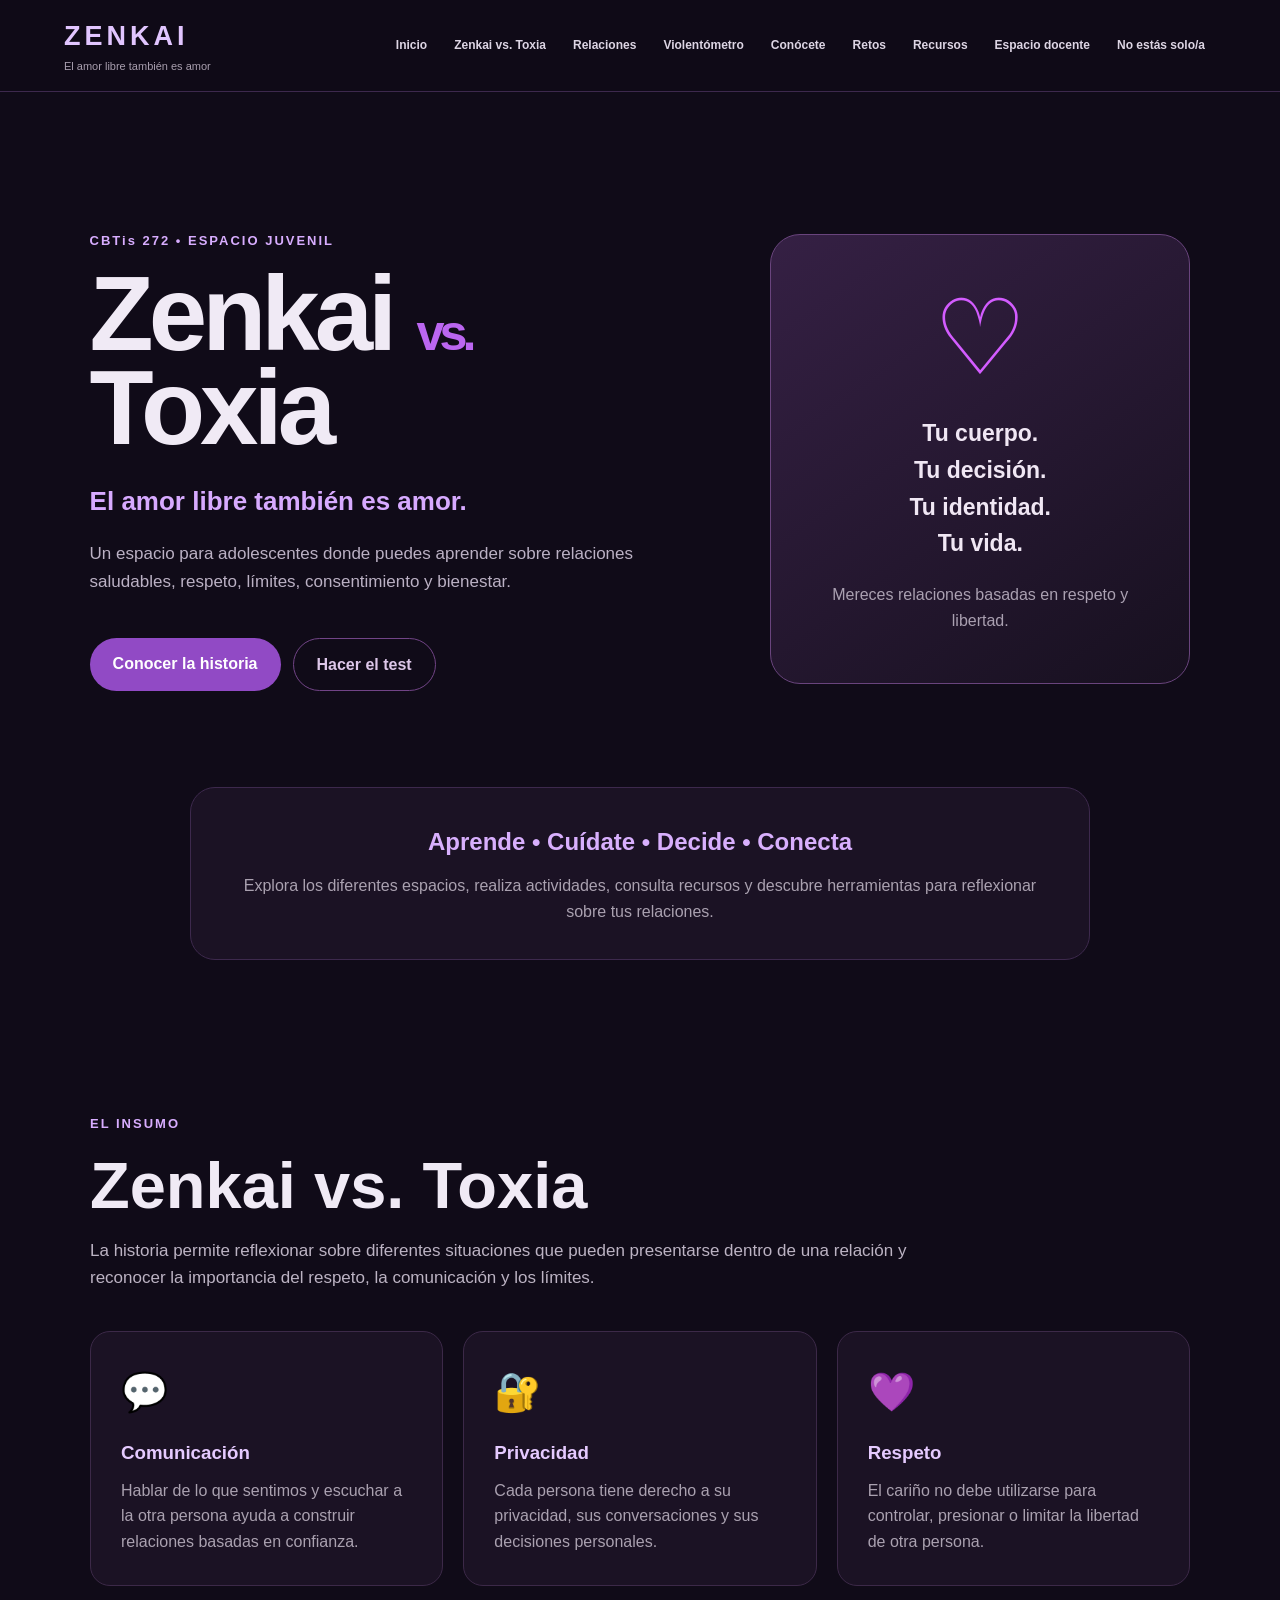
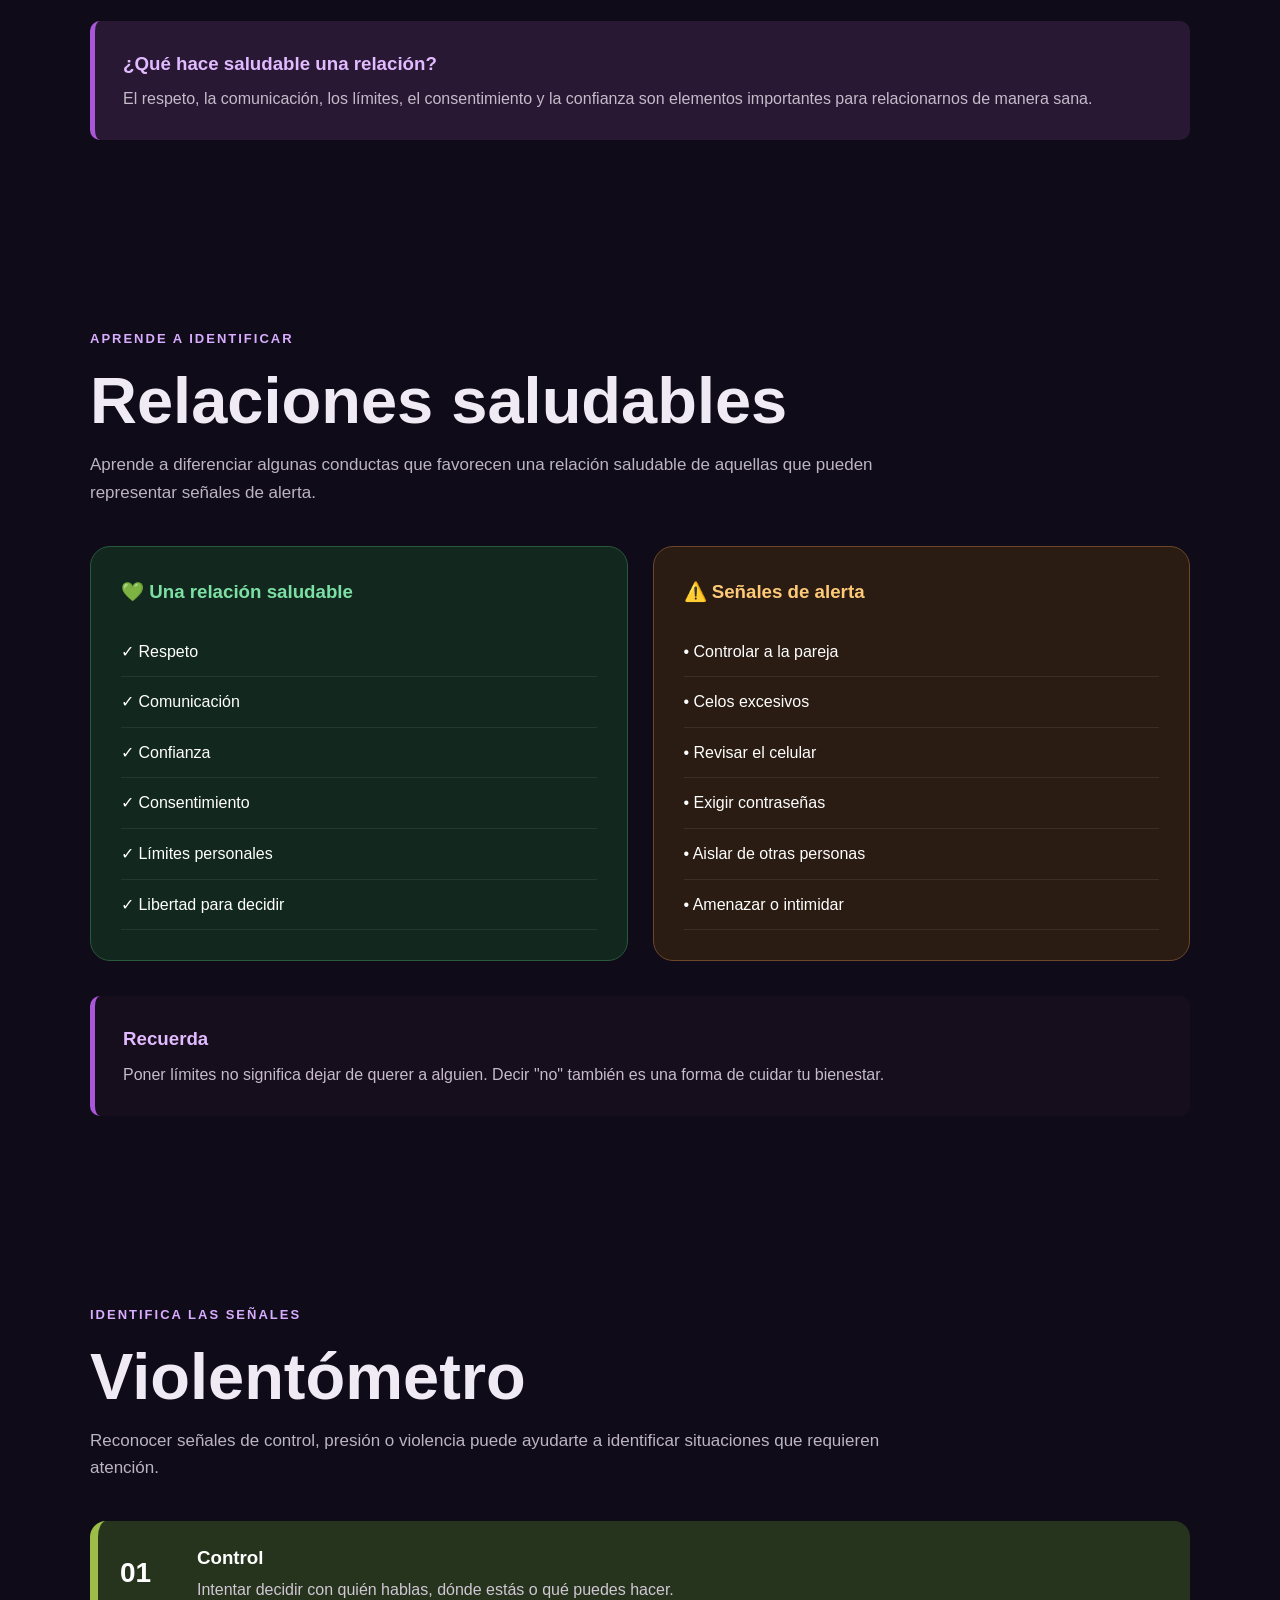
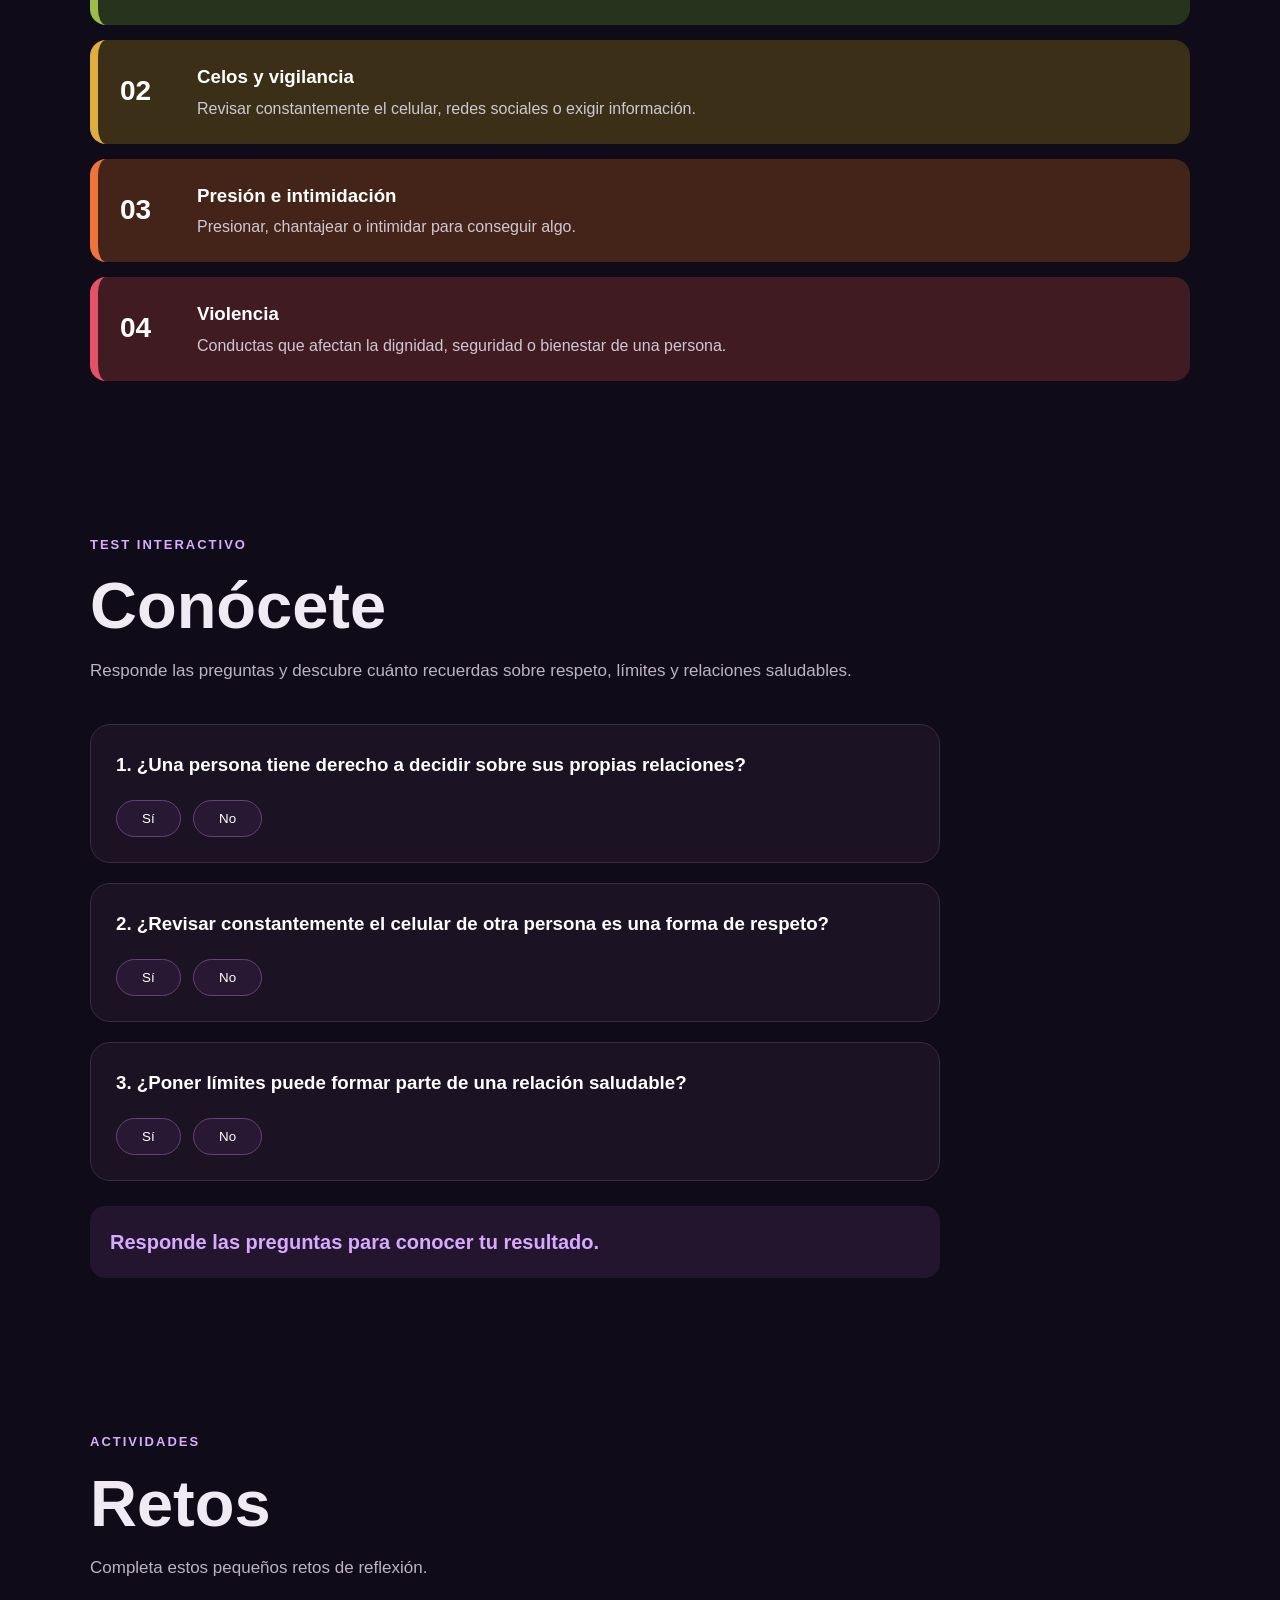
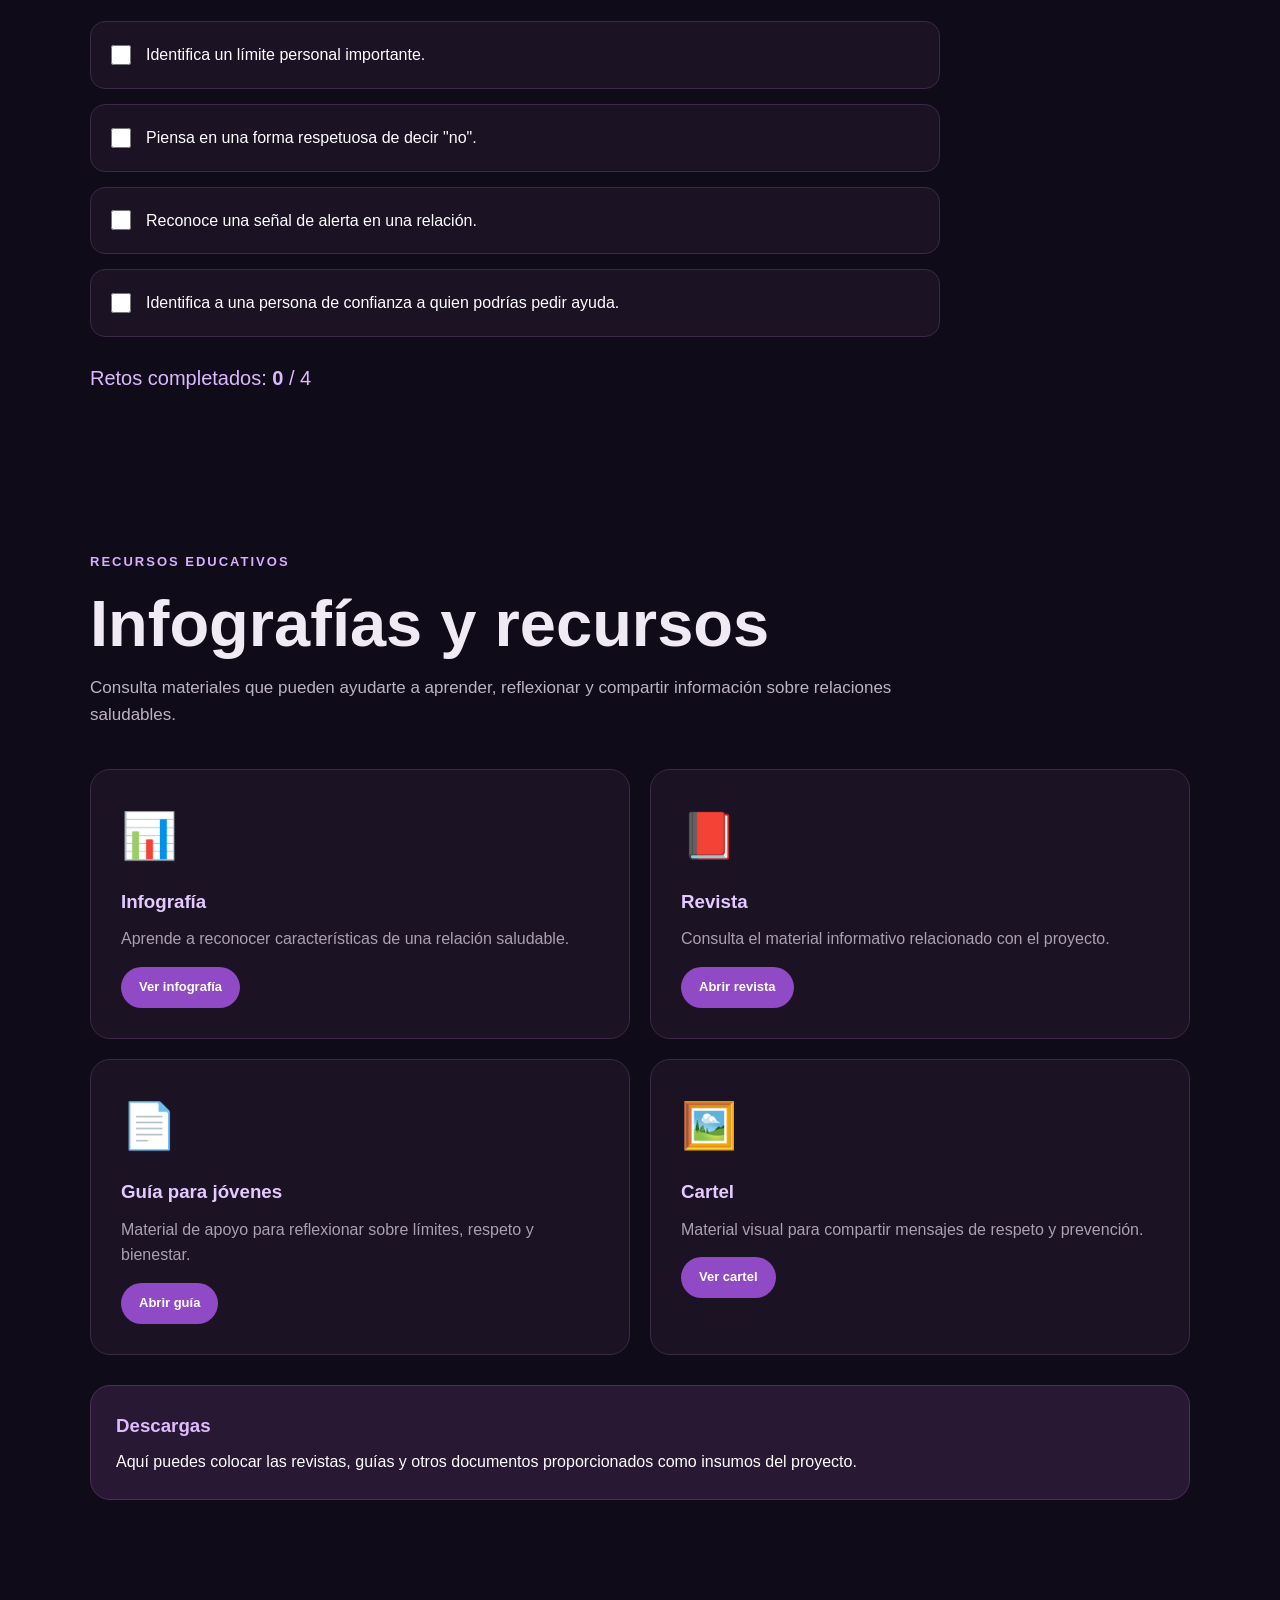
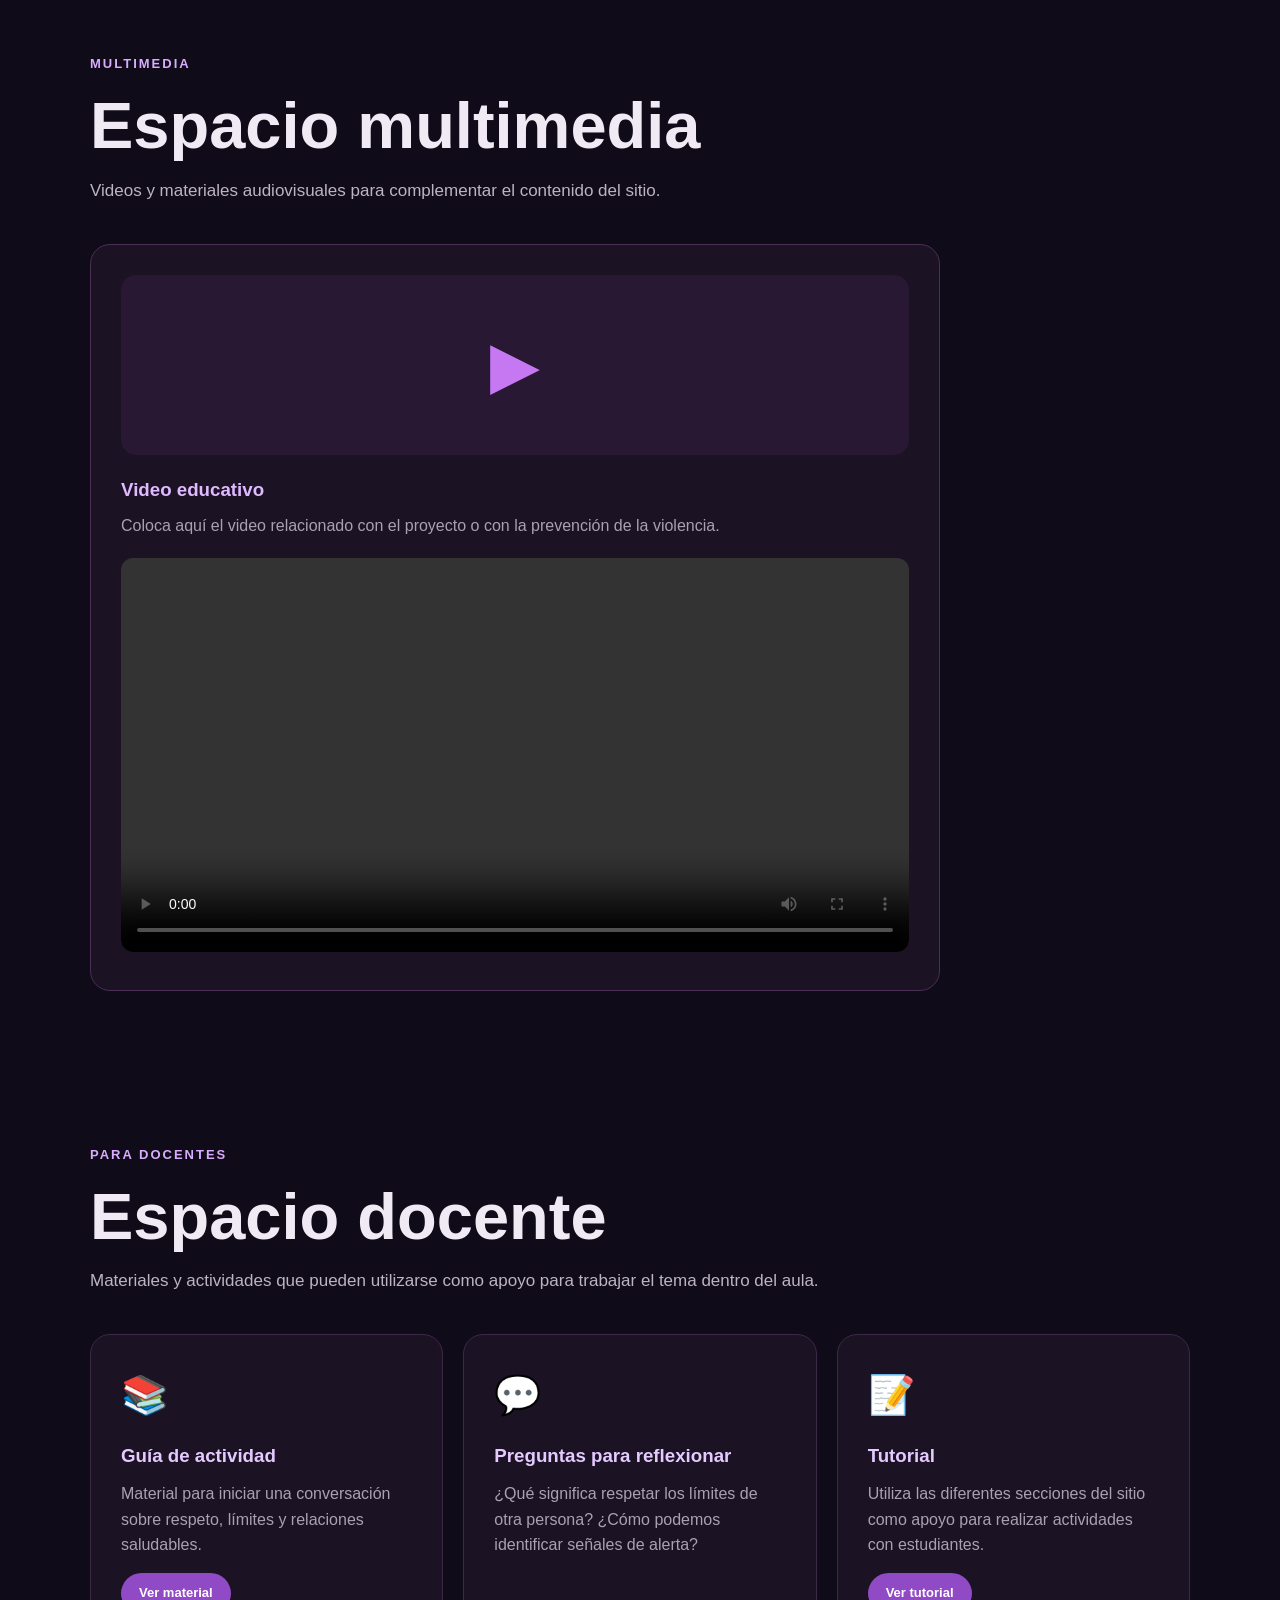
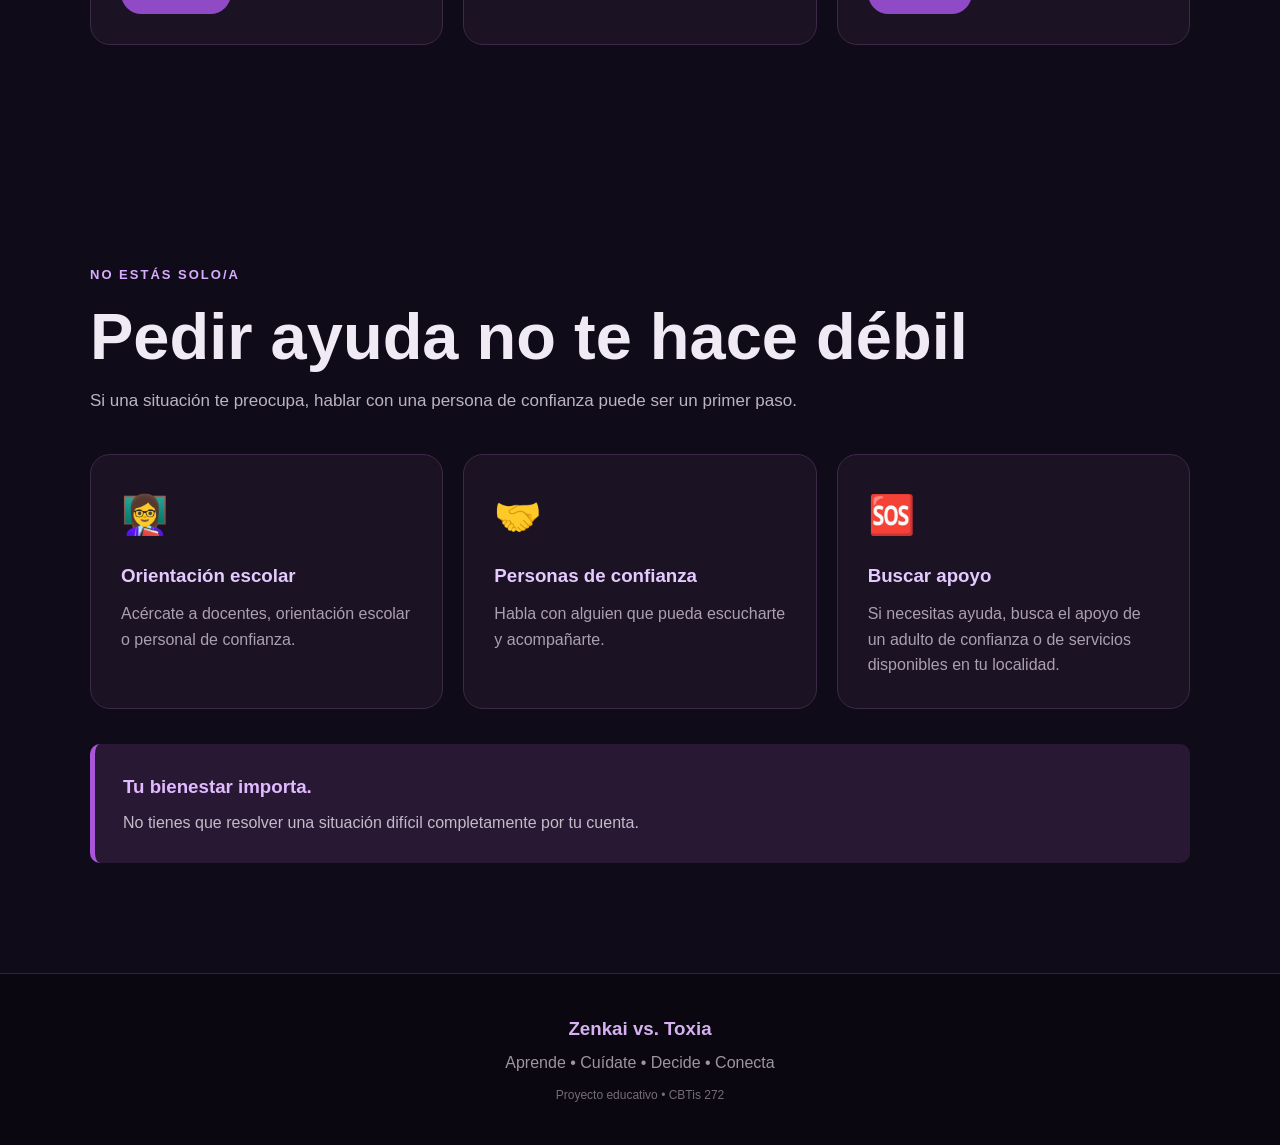
==== index.html @ e5409691 "Add files via upload" ====
<!DOCTYPE html>
<html lang="es">
<head>
    <meta charset="UTF-8">
    <meta name="viewport" content="width=device-width, initial-scale=1.0">

    <title>Zenkai vs. Toxia | Aprende, Cuídate, Decide, Conecta</title>

    <link rel="stylesheet" href="style.css">
</head>

<body>

<header class="header">

    <div class="logo">
        <strong>ZENKAI</strong>
        <span>El amor libre también es amor</span>
    </div>

    <nav class="menu">

        <a href="#inicio">Inicio</a>
        <a href="#historia">Zenkai vs. Toxia</a>
        <a href="#relaciones">Relaciones</a>
        <a href="#violentometro">Violentómetro</a>
        <a href="#conocete">Conócete</a>
        <a href="#retos">Retos</a>
        <a href="#recursos">Recursos</a>
        <a href="#docentes">Espacio docente</a>
        <a href="#ayuda">No estás solo/a</a>

    </nav>

</header>


<main>

<!-- =========================
     INICIO
========================== -->

<section id="inicio" class="seccion inicio">

    <div class="hero">

        <div class="hero-text">

            <p class="etiqueta">CBTis 272 • ESPACIO JUVENIL</p>

            <h1>
                Zenkai
                <span>vs.</span>
                Toxia
            </h1>

            <h2>
                El amor libre también es amor.
            </h2>

            <p class="descripcion">
                Un espacio para adolescentes donde puedes aprender
                sobre relaciones saludables, respeto, límites,
                consentimiento y bienestar.
            </p>

            <div class="botones-inicio">

                <a href="#historia" class="boton">
                    Conocer la historia
                </a>

                <a href="#conocete" class="boton secundario">
                    Hacer el test
                </a>

            </div>

        </div>


        <div class="hero-card">

            <div class="corazon">♡</div>

            <h3>Tu cuerpo.</h3>
            <h3>Tu decisión.</h3>
            <h3>Tu identidad.</h3>
            <h3>Tu vida.</h3>

            <p>
                Mereces relaciones basadas en respeto y libertad.
            </p>

        </div>

    </div>


    <div class="bienvenida">

        <h2>
            Aprende • Cuídate • Decide • Conecta
        </h2>

        <p>
            Explora los diferentes espacios, realiza actividades,
            consulta recursos y descubre herramientas para reflexionar
            sobre tus relaciones.
        </p>

    </div>

</section>


<!-- =========================
     HISTORIA
========================== -->

<section id="historia" class="seccion">

    <div class="contenido">

        <p class="etiqueta">EL INSUMO</p>

        <h2>Zenkai vs. Toxia</h2>

        <p class="introduccion">
            La historia permite reflexionar sobre diferentes situaciones
            que pueden presentarse dentro de una relación y reconocer
            la importancia del respeto, la comunicación y los límites.
        </p>


        <div class="tarjetas">

            <article class="tarjeta">
                <div class="icono">💬</div>

                <h3>Comunicación</h3>

                <p>
                    Hablar de lo que sentimos y escuchar a la otra persona
                    ayuda a construir relaciones basadas en confianza.
                </p>
            </article>


            <article class="tarjeta">
                <div class="icono">🔐</div>

                <h3>Privacidad</h3>

                <p>
                    Cada persona tiene derecho a su privacidad,
                    sus conversaciones y sus decisiones personales.
                </p>
            </article>


            <article class="tarjeta">
                <div class="icono">💜</div>

                <h3>Respeto</h3>

                <p>
                    El cariño no debe utilizarse para controlar,
                    presionar o limitar la libertad de otra persona.
                </p>
            </article>

        </div>


        <div class="mensaje">

            <h3>¿Qué hace saludable una relación?</h3>

            <p>
                El respeto, la comunicación, los límites,
                el consentimiento y la confianza son elementos
                importantes para relacionarnos de manera sana.
            </p>

        </div>

    </div>

</section>


<!-- =========================
     RELACIONES
========================== -->

<section id="relaciones" class="seccion">

    <div class="contenido">

        <p class="etiqueta">APRENDE A IDENTIFICAR</p>

        <h2>Relaciones saludables</h2>

        <p class="introduccion">
            Aprende a diferenciar algunas conductas que favorecen
            una relación saludable de aquellas que pueden representar
            señales de alerta.
        </p>


        <div class="comparacion">

            <div class="columna saludable">

                <h3>💚 Una relación saludable</h3>

                <ul>
                    <li>✓ Respeto</li>
                    <li>✓ Comunicación</li>
                    <li>✓ Confianza</li>
                    <li>✓ Consentimiento</li>
                    <li>✓ Límites personales</li>
                    <li>✓ Libertad para decidir</li>
                </ul>

            </div>


            <div class="columna alerta">

                <h3>⚠️ Señales de alerta</h3>

                <ul>
                    <li>• Controlar a la pareja</li>
                    <li>• Celos excesivos</li>
                    <li>• Revisar el celular</li>
                    <li>• Exigir contraseñas</li>
                    <li>• Aislar de otras personas</li>
                    <li>• Amenazar o intimidar</li>
                </ul>

            </div>

        </div>


        <div class="mensaje oscuro">

            <h3>Recuerda</h3>

            <p>
                Poner límites no significa dejar de querer a alguien.
                Decir "no" también es una forma de cuidar tu bienestar.
            </p>

        </div>

    </div>

</section>


<!-- =========================
     VIOLENTÓMETRO
========================== -->

<section id="violentometro" class="seccion">

    <div class="contenido">

        <p class="etiqueta">IDENTIFICA LAS SEÑALES</p>

        <h2>Violentómetro</h2>

        <p class="introduccion">
            Reconocer señales de control, presión o violencia puede
            ayudarte a identificar situaciones que requieren atención.
        </p>


        <div class="niveles">

            <div class="nivel verde">

                <span>01</span>

                <div>
                    <h3>Control</h3>

                    <p>
                        Intentar decidir con quién hablas,
                        dónde estás o qué puedes hacer.
                    </p>
                </div>

            </div>


            <div class="nivel amarillo">

                <span>02</span>

                <div>
                    <h3>Celos y vigilancia</h3>

                    <p>
                        Revisar constantemente el celular,
                        redes sociales o exigir información.
                    </p>
                </div>

            </div>


            <div class="nivel naranja">

                <span>03</span>

                <div>
                    <h3>Presión e intimidación</h3>

                    <p>
                        Presionar, chantajear o intimidar
                        para conseguir algo.
                    </p>
                </div>

            </div>


            <div class="nivel rojo">

                <span>04</span>

                <div>
                    <h3>Violencia</h3>

                    <p>
                        Conductas que afectan la dignidad,
                        seguridad o bienestar de una persona.
                    </p>
                </div>

            </div>

        </div>

    </div>

</section>


<!-- =========================
     CONÓCETE
========================== -->

<section id="conocete" class="seccion">

    <div class="contenido">

        <p class="etiqueta">TEST INTERACTIVO</p>

        <h2>Conócete</h2>

        <p class="introduccion">
            Responde las preguntas y descubre cuánto recuerdas
            sobre respeto, límites y relaciones saludables.
        </p>


        <div class="test">

            <div class="pregunta">

                <h3>
                    1. ¿Una persona tiene derecho a decidir
                    sobre sus propias relaciones?
                </h3>

                <button class="respuesta correcta">
                    Sí
                </button>

                <button class="respuesta">
                    No
                </button>

            </div>


            <div class="pregunta">

                <h3>
                    2. ¿Revisar constantemente el celular de
                    otra persona es una forma de respeto?
                </h3>

                <button class="respuesta">
                    Sí
                </button>

                <button class="respuesta correcta">
                    No
                </button>

            </div>


            <div class="pregunta">

                <h3>
                    3. ¿Poner límites puede formar parte
                    de una relación saludable?
                </h3>

                <button class="respuesta correcta">
                    Sí
                </button>

                <button class="respuesta">
                    No
                </button>

            </div>


            <div id="resultado" class="resultado">
                Responde las preguntas para conocer tu resultado.
            </div>

        </div>

    </div>

</section>


<!-- =========================
     RETOS
========================== -->

<section id="retos" class="seccion">

    <div class="contenido">

        <p class="etiqueta">ACTIVIDADES</p>

        <h2>Retos</h2>

        <p class="introduccion">
            Completa estos pequeños retos de reflexión.
        </p>


        <div class="retos-lista">

            <label class="reto">
                <input type="checkbox">
                <span>
                    Identifica un límite personal importante.
                </span>
            </label>


            <label class="reto">
                <input type="checkbox">
                <span>
                    Piensa en una forma respetuosa de decir "no".
                </span>
            </label>


            <label class="reto">
                <input type="checkbox">
                <span>
                    Reconoce una señal de alerta en una relación.
                </span>
            </label>


            <label class="reto">
                <input type="checkbox">
                <span>
                    Identifica a una persona de confianza
                    a quien podrías pedir ayuda.
                </span>
            </label>

        </div>


        <div class="contador">

            Retos completados:
            <strong id="contador">0</strong> / 4

        </div>

    </div>

</section>


<!-- =========================
     RECURSOS
========================== -->

<section id="recursos" class="seccion">

    <div class="contenido">

        <p class="etiqueta">RECURSOS EDUCATIVOS</p>

        <h2>Infografías y recursos</h2>

        <p class="introduccion">
            Consulta materiales que pueden ayudarte a aprender,
            reflexionar y compartir información sobre relaciones
            saludables.
        </p>


        <div class="recursos-grid">

            <article class="recurso-card">

                <div class="recurso-icono">📊</div>

                <h3>Infografía</h3>

                <p>
                    Aprende a reconocer características de una
                    relación saludable.
                </p>

                <a href="recursos/infografia.pdf"
                   class="boton pequeno"
                   target="_blank">
                    Ver infografía
                </a>

            </article>


            <article class="recurso-card">

                <div class="recurso-icono">📕</div>

                <h3>Revista</h3>

                <p>
                    Consulta el material informativo relacionado
                    con el proyecto.
                </p>

                <a href="recursos/revista.pdf"
                   class="boton pequeno"
                   target="_blank">
                    Abrir revista
                </a>

            </article>


            <article class="recurso-card">

                <div class="recurso-icono">📄</div>

                <h3>Guía para jóvenes</h3>

                <p>
                    Material de apoyo para reflexionar sobre
                    límites, respeto y bienestar.
                </p>

                <a href="recursos/guia.pdf"
                   class="boton pequeno"
                   target="_blank">
                    Abrir guía
                </a>

            </article>


            <article class="recurso-card">

                <div class="recurso-icono">🖼️</div>

                <h3>Cartel</h3>

                <p>
                    Material visual para compartir mensajes
                    de respeto y prevención.
                </p>

                <a href="recursos/cartel.pdf"
                   class="boton pequeno"
                   target="_blank">
                    Ver cartel
                </a>

            </article>

        </div>


        <div class="descargas">

            <h3>Descargas</h3>

            <p>
                Aquí puedes colocar las revistas, guías y otros
                documentos proporcionados como insumos del proyecto.
            </p>

        </div>

    </div>

</section>


<!-- =========================
     MULTIMEDIA
========================== -->

<section id="multimedia" class="seccion">

    <div class="contenido">

        <p class="etiqueta">MULTIMEDIA</p>

        <h2>Espacio multimedia</h2>

        <p class="introduccion">
            Videos y materiales audiovisuales para complementar
            el contenido del sitio.
        </p>


        <div class="video-card">

            <div class="video-placeholder">
                ▶
            </div>

            <h3>Video educativo</h3>

            <p>
                Coloca aquí el video relacionado con el proyecto
                o con la prevención de la violencia.
            </p>

            <video controls width="100%">

                <source
                    src="recursos/video.mp4"
                    type="video/mp4">

                Tu navegador no puede reproducir este video.

            </video>

        </div>

    </div>

</section>


<!-- =========================
     ESPACIO DOCENTE
========================== -->

<section id="docentes" class="seccion">

    <div class="contenido">

        <p class="etiqueta">PARA DOCENTES</p>

        <h2>Espacio docente</h2>

        <p class="introduccion">
            Materiales y actividades que pueden utilizarse como
            apoyo para trabajar el tema dentro del aula.
        </p>


        <div class="docente-grid">

            <article class="docente-card">

                <div class="icono">📚</div>

                <h3>Guía de actividad</h3>

                <p>
                    Material para iniciar una conversación sobre
                    respeto, límites y relaciones saludables.
                </p>

                <a href="recursos/actividad-docente.pdf"
                   class="boton pequeno"
                   target="_blank">
                    Ver material
                </a>

            </article>


            <article class="docente-card">

                <div class="icono">💬</div>

                <h3>Preguntas para reflexionar</h3>

                <p>
                    ¿Qué significa respetar los límites de otra persona?
                    ¿Cómo podemos identificar señales de alerta?
                </p>

            </article>


            <article class="docente-card">

                <div class="icono">📝</div>

                <h3>Tutorial</h3>

                <p>
                    Utiliza las diferentes secciones del sitio como
                    apoyo para realizar actividades con estudiantes.
                </p>

                <a href="recursos/tutorial.pdf"
                   class="boton pequeno"
                   target="_blank">
                    Ver tutorial
                </a>

            </article>

        </div>

    </div>

</section>


<!-- =========================
     AYUDA
========================== -->

<section id="ayuda" class="seccion">

    <div class="contenido">

        <p class="etiqueta">NO ESTÁS SOLO/A</p>

        <h2>Pedir ayuda no te hace débil</h2>

        <p class="introduccion">
            Si una situación te preocupa, hablar con una persona
            de confianza puede ser un primer paso.
        </p>


        <div class="ayuda-grid">

            <article class="ayuda-card">

                <div class="icono">👩‍🏫</div>

                <h3>Orientación escolar</h3>

                <p>
                    Acércate a docentes, orientación escolar
                    o personal de confianza.
                </p>

            </article>


            <article class="ayuda-card">

                <div class="icono">🤝</div>

                <h3>Personas de confianza</h3>

                <p>
                    Habla con alguien que pueda escucharte
                    y acompañarte.
                </p>

            </article>


            <article class="ayuda-card">

                <div class="icono">🆘</div>

                <h3>Buscar apoyo</h3>

                <p>
                    Si necesitas ayuda, busca el apoyo de un
                    adulto de confianza o de servicios disponibles
                    en tu localidad.
                </p>

            </article>

        </div>


        <div class="mensaje">

            <h3>Tu bienestar importa.</h3>

            <p>
                No tienes que resolver una situación difícil
                completamente por tu cuenta.
            </p>

        </div>

    </div>

</section>

</main>


<!-- =========================
     FOOTER
========================== -->

<footer>

    <h3>Zenkai vs. Toxia</h3>

    <p>
        Aprende • Cuídate • Decide • Conecta
    </p>

    <p class="footer-small">
        Proyecto educativo • CBTis 272
    </p>

</footer>


<!-- =========================
     JAVASCRIPT
========================== -->

<script>

    // Cambiar de sección
    function mostrarSeccion(id) {

        const secciones = document.querySelectorAll(".seccion");

        secciones.forEach(function(seccion) {
            seccion.classList.remove("activa");
        });

        const seleccionada = document.getElementById(id);

        if (seleccionada) {
            seleccionada.classList.add("activa");
        }

        window.scrollTo({
            top: 0,
            behavior: "smooth"
        });
    }


    // Test
    let respuestasCorrectas = 0;
    let preguntasRespondidas = 0;

    function responder(boton, correcta) {

        const pregunta = boton.parentElement;

        if (pregunta.classList.contains("respondida")) {
            return;
        }

        pregunta.classList.add("respondida");

        preguntasRespondidas++;

        if (correcta) {
            respuestasCorrectas++;
            boton.classList.add("correcta");
        } else {
            boton.classList.add("incorrecta");
        }

        if (preguntasRespondidas === 3) {

            const resultado = document.getElementById("resultado");

            resultado.textContent =
                "Obtuviste " +
                respuestasCorrectas +
                " de 3 respuestas correctas.";
        }
    }


    // Contador de retos
    function actualizarRetos() {

        const retos =
            document.querySelectorAll('.reto input[type="checkbox"]');

        let completados = 0;

        retos.forEach(function(reto) {

            if (reto.checked) {
                completados++;
            }

        });

        document.getElementById("contador").textContent = completados;
    }

</script>
---- style.css ----
* {
    margin: 0;
    padding: 0;
    box-sizing: border-box;
}

html {
    scroll-behavior: smooth;
}

body {
    font-family: Arial, Helvetica, sans-serif;
    background: #100b18;
    color: white;
    line-height: 1.6;
}


/* HEADER */

.header {
    position: sticky;
    top: 0;
    z-index: 1000;

    padding: 15px 5%;

    display: flex;
    align-items: center;
    justify-content: space-between;

    gap: 25px;

    background: rgba(16, 11, 24, 0.97);

    border-bottom: 1px solid #3d294d;

    backdrop-filter: blur(10px);
}


.logo {
    display: flex;
    flex-direction: column;
    min-width: 190px;
}

.logo strong {
    color: #e1c5ff;
    font-size: 27px;
    letter-spacing: 4px;
}

.logo span {
    color: #a99faf;
    font-size: 11px;
}


/* MENU */

.menu {
    display: flex;
    align-items: center;
    justify-content: flex-end;
    flex-wrap: wrap;
    gap: 5px;
}

.menu a {
    color: #ddd5e4;
    text-decoration: none;
    font-size: 12px;
    font-weight: bold;

    padding: 8px 11px;

    border-radius: 20px;

    transition: 0.3s;
}

.menu a:hover {
    background: #7e43a9;
    color: white;
}


/* SECCIONES */

.seccion {
    min-height: 80vh;
    padding: 75px 7%;
    scroll-margin-top: 100px;
}

.contenido {
    max-width: 1100px;
    margin: auto;
}


/* INICIO */

.hero {
    max-width: 1200px;
    min-height: 65vh;

    margin: auto;

    display: grid;
    grid-template-columns: 1.5fr 1fr;

    align-items: center;

    gap: 50px;
}

.etiqueta {
    display: inline-block;

    color: #d8adff;

    font-size: 13px;
    font-weight: bold;

    letter-spacing: 2px;

    margin-bottom: 15px;
}

.hero h1 {
    color: #f0eaf5;

    font-size: clamp(55px, 9vw, 105px);

    line-height: .9;

    letter-spacing: -5px;

    margin-bottom: 25px;
}

.hero h1 span {
    color: #bb66f0;
    font-size: .48em;
}

.hero h2 {
    color: #d7aaff;
    font-size: 26px;
    margin-bottom: 18px;
}

.descripcion {
    max-width: 650px;

    color: #bbb1c4;

    font-size: 17px;

    margin-bottom: 28px;
}


/* BOTONES */

.botones-inicio {
    display: flex;
    flex-wrap: wrap;
    gap: 12px;
}

.boton {
    display: inline-block;

    margin-top: 15px;

    padding: 13px 23px;

    border-radius: 30px;

    background: #914ac5;

    color: white;

    text-decoration: none;

    font-weight: bold;

    transition: .3s;
}

.boton:hover {
    background: #aa5cdd;

    transform: translateY(-3px);
}

.boton.secundario {
    background: transparent;

    border: 1px solid #714486;

    color: #ddc7e9;
}

.boton.pequeno {
    padding: 10px 18px;
    font-size: 13px;
}


/* TARJETA INICIO */

.hero-card {
    padding: 50px 35px;

    text-align: center;

    border-radius: 30px;

    background: linear-gradient(
        145deg,
        #352044,
        #17101f
    );

    border: 1px solid #69447d;
}

.corazon {
    color: #d35cff;

    font-size: 105px;

    line-height: 1;

    margin-bottom: 25px;
}

.hero-card h3 {
    color: #f0e7f4;
    font-size: 23px;
}

.hero-card p {
    color: #aaa0b1;
    margin-top: 20px;
}


/* BIENVENIDA */

.bienvenida {
    max-width: 900px;

    margin: 35px auto 0;

    padding: 35px;

    text-align: center;

    border-radius: 25px;

    background: #1b1224;

    border: 1px solid #3d294d;
}

.bienvenida h2 {
    color: #d8affd;
    margin-bottom: 12px;
}

.bienvenida p {
    color: #aaa1b0;
}


/* TÍTULOS */

.contenido > h2 {
    color: #f0eaf5;

    font-size: clamp(40px, 6vw, 65px);

    line-height: 1.1;

    margin-bottom: 15px;
}

.introduccion {
    max-width: 850px;

    color: #bcb3c3;

    font-size: 17px;

    margin-bottom: 40px;
}


/* TARJETAS */

.tarjetas {
    display: grid;

    grid-template-columns: repeat(3, 1fr);

    gap: 20px;

    margin: 30px 0;
}

.tarjeta,
.recurso-card,
.docente-card,
.ayuda-card {
    padding: 30px;

    background: #1b1224;

    border: 1px solid #3c2948;

    border-radius: 20px;

    transition: .3s;
}

.tarjeta:hover,
.recurso-card:hover,
.docente-card:hover,
.ayuda-card:hover {
    transform: translateY(-5px);

    border-color: #914ac5;
}

.icono,
.recurso-icono {
    font-size: 38px;
    margin-bottom: 15px;
}

.tarjeta h3,
.recurso-card h3,
.docente-card h3,
.ayuda-card h3 {
    color: #e5caff;
    margin-bottom: 10px;
}

.tarjeta p,
.recurso-card p,
.docente-card p,
.ayuda-card p {
    color: #aaa1b0;
}


/* MENSAJE */

.mensaje {
    margin: 35px 0;

    padding: 28px;

    background: #281833;

    border-left: 5px solid #a956d8;

    border-radius: 10px;
}

.mensaje h3 {
    color: #e1baff;
    margin-bottom: 8px;
}

.mensaje p {
    color: #c5bbc9;
}

.mensaje.oscuro {
    background: #160d1d;
}


/* COMPARACIÓN */

.comparacion {
    display: grid;

    grid-template-columns: 1fr 1fr;

    gap: 25px;
}

.columna {
    padding: 30px;
    border-radius: 20px;
}

.columna h3 {
    margin-bottom: 20px;
}

.columna ul {
    list-style: none;
}

.columna li {
    padding: 12px 0;

    border-bottom: 1px solid rgba(255,255,255,.08);
}

.saludable {
    background: #12271d;
    border: 1px solid #28583e;
}

.saludable h3 {
    color: #7ce0a5;
}

.alerta {
    background: #2a1c12;
    border: 1px solid #6c4829;
}

.alerta h3 {
    color: #ffca78;
}


/* VIOLENTÓMETRO */

.niveles {
    display: flex;
    flex-direction: column;
    gap: 15px;
}

.nivel {
    display: flex;

    align-items: center;

    gap: 22px;

    padding: 22px;

    border-radius: 16px;

    border-left: 8px solid;
}

.nivel > span {
    min-width: 55px;

    font-size: 28px;

    font-weight: bold;
}

.nivel h3 {
    margin-bottom: 4px;
}

.nivel p {
    color: #d0c7d5;
}

.verde {
    background: #26341d;
    border-color: #9cbd48;
}

.amarillo {
    background: #3b3017;
    border-color: #e0ae3f;
}

.naranja {
    background: #442419;
    border-color: #ed753c;
}

.rojo {
    background: #401b22;
    border-color: #e55268;
}


/* TEST */

.test {
    max-width: 850px;
}

.pregunta {
    padding: 25px;

    margin-bottom: 20px;

    background: #1b1224;

    border: 1px solid #3c2948;

    border-radius: 20px;
}

.pregunta h3 {
    margin-bottom: 20px;
}

.respuesta {
    padding: 10px 25px;

    margin-right: 8px;

    border: 1px solid #664277;

    border-radius: 20px;

    background: #281833;

    color: white;

    cursor: pointer;
}

.respuesta:hover {
    background: #6d3aa5;
}

.respuesta.bien {
    background: #267b4d;
}

.respuesta.mal {
    background: #8b3447;
}

.resultado {
    padding: 20px;

    margin-top: 25px;

    border-radius: 15px;

    background: #24152f;

    color: #d7aaff;

    font-size: 20px;

    font-weight: bold;
}


/* RETOS */

.retos-lista {
    max-width: 850px;

    display: flex;

    flex-direction: column;

    gap: 15px;
}

.reto {
    display: flex;

    align-items: center;

    gap: 15px;

    padding: 20px;

    border-radius: 15px;

    background: #1b1224;

    border: 1px solid #3c2948;

    cursor: pointer;
}

.reto input {
    width: 20px;
    height: 20px;

    accent-color: #a65bdd;
}

.reto input:checked + span {
    text-decoration: line-through;
    color: #9d91a5;
}

.contador {
    margin-top: 25px;

    color: #dcb8ff;

    font-size: 20px;
}


/* RECURSOS */

.recursos-grid {
    display: grid;

    grid-template-columns: repeat(2, 1fr);

    gap: 20px;
}

.recurso-icono {
    font-size: 45px;
}

.descargas {
    margin-top: 30px;

    padding: 25px;

    background: #281833;

    border-radius: 20px;

    border: 1px solid #493054;
}

.descargas h3 {
    color: #dfbaff;
    margin-bottom: 8px;
}


/* MULTIMEDIA */

.video-card {
    max-width: 850px;

    padding: 30px;

    background: #1b1224;

    border: 1px solid #493054;

    border-radius: 20px;
}

.video-card h3 {
    color: #dfbaff;

    margin: 20px 0 8px;
}

.video-card p {
    color: #aaa1b0;

    margin-bottom: 20px;
}

.video-card video {
    border-radius: 12px;

    max-width: 100%;
}

.video-placeholder {
    height: 180px;

    display: flex;

    align-items: center;

    justify-content: center;

    background: #281833;

    border-radius: 15px;

    font-size: 65px;

    color: #c678f3;
}


/* DOCENTES */

.docente-grid {
    display: grid;

    grid-template-columns: repeat(3, 1fr);

    gap: 20px;
}


/* AYUDA */

.ayuda-grid {
    display: grid;

    grid-template-columns: repeat(3, 1fr);

    gap: 20px;
}


/* FOOTER */

footer {
    padding: 40px 20px;

    text-align: center;

    background: #0a0710;

    border-top: 1px solid #302039;

    color: #9e94a6;
}

footer h3 {
    color: #d5b1f2;

    margin-bottom: 6px;
}

.footer-small {
    margin-top: 10px;

    font-size: 12px;

    color: #756c7b;
}


/* TABLET */

@media (max-width: 950px) {

    .header {
        flex-direction: column;
        align-items: center;
    }

    .logo {
        text-align: center;
    }

    .menu {
        justify-content: center;
    }

    .hero {
        grid-template-columns: 1fr;
        text-align: center;
    }

    .descripcion {
        margin-left: auto;
        margin-right: auto;
    }

    .botones-inicio {
        justify-content: center;
    }

    .tarjetas,
    .docente-grid,
    .ayuda-grid {
        grid-template-columns: 1fr;
    }

}


/* CELULAR */

@media (max-width: 650px) {

    .header {
        padding: 14px 4%;
    }

    .menu {
        gap: 3px;
    }

    .menu a {
        font-size: 11px;
        padding: 7px 8px;
    }

    .seccion {
        padding: 55px 5%;
    }

    .hero h1 {
        font-size: 58px;
        letter-spacing: -3px;
    }

    .hero h2 {
        font-size: 21px;
    }

    .hero-card {
        padding: 35px 20px;
    }

    .comparacion,
    .recursos-grid {
        grid-template-columns: 1fr;
    }

    .nivel {
        align-items: flex-start;
    }

    .nivel > span {
        min-width: 40px;
        font-size: 22px;
    }

    .boton {
        text-align: center;
    }

}
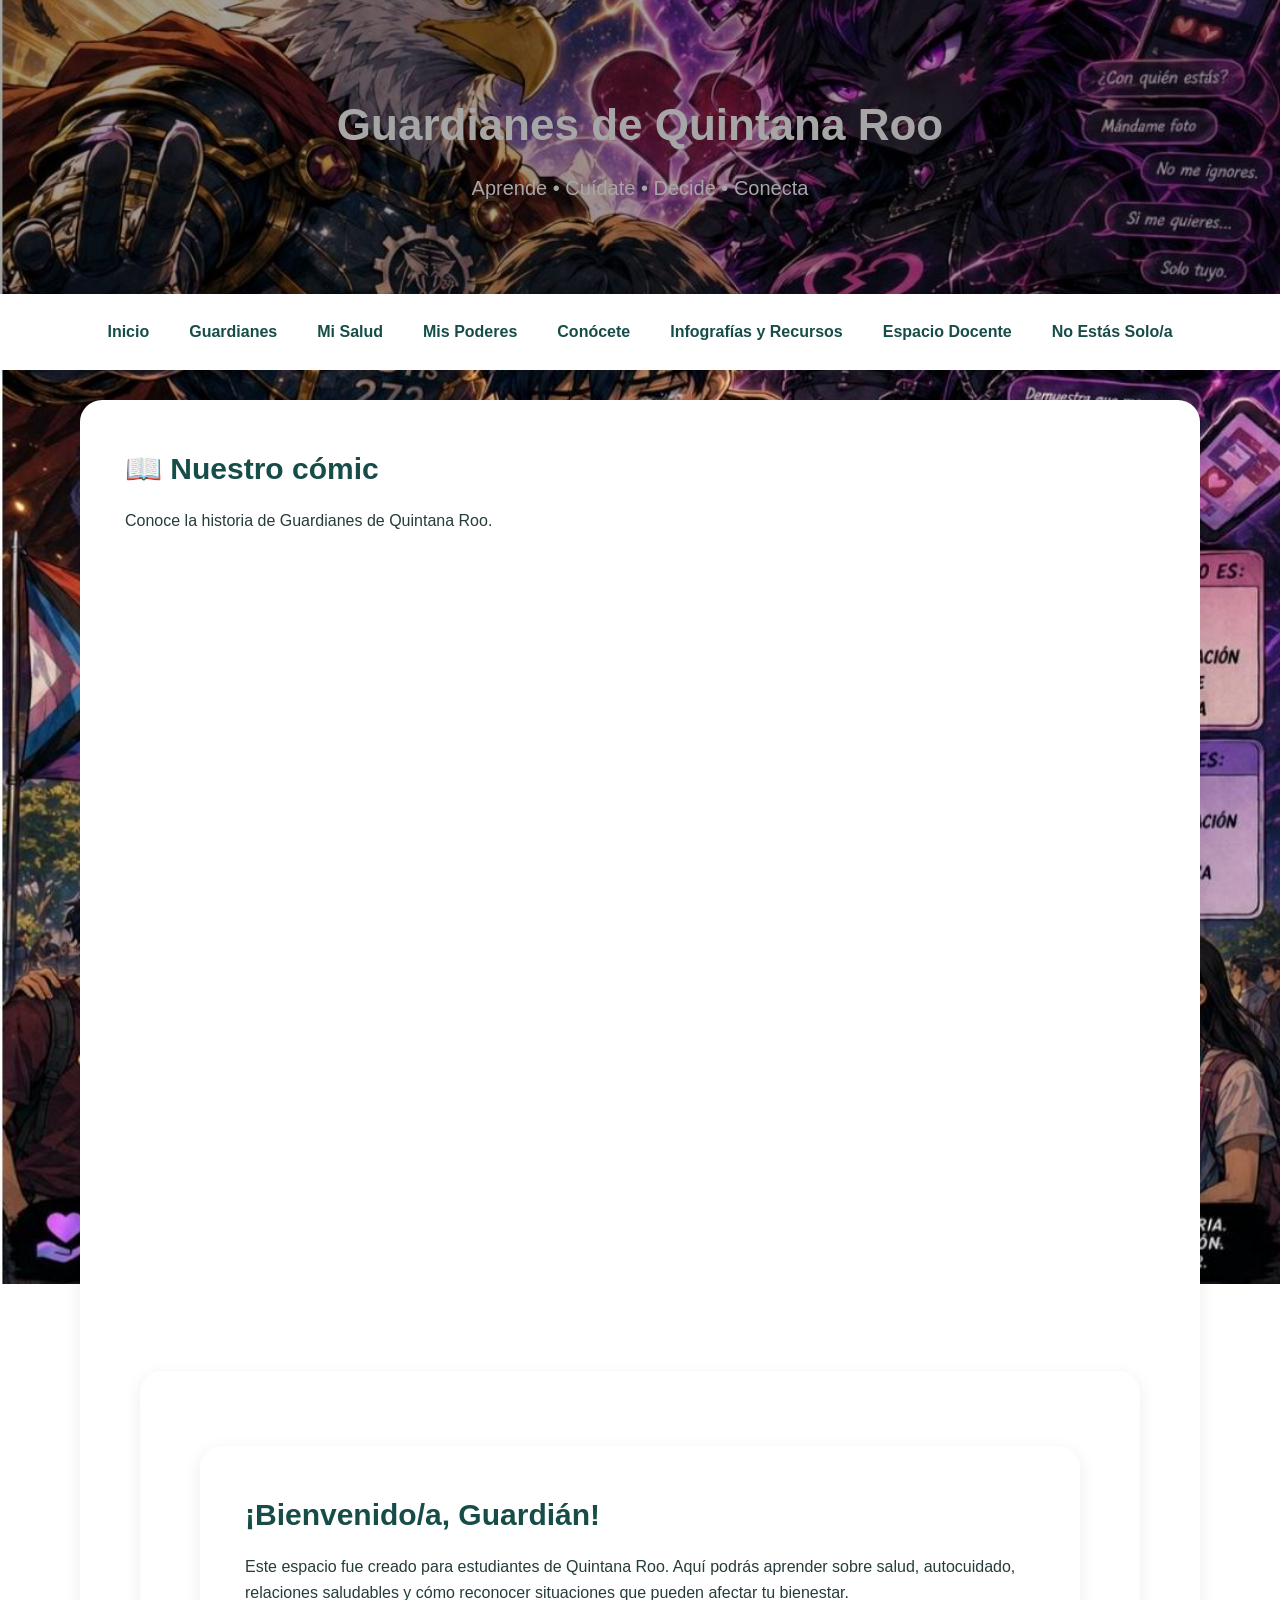
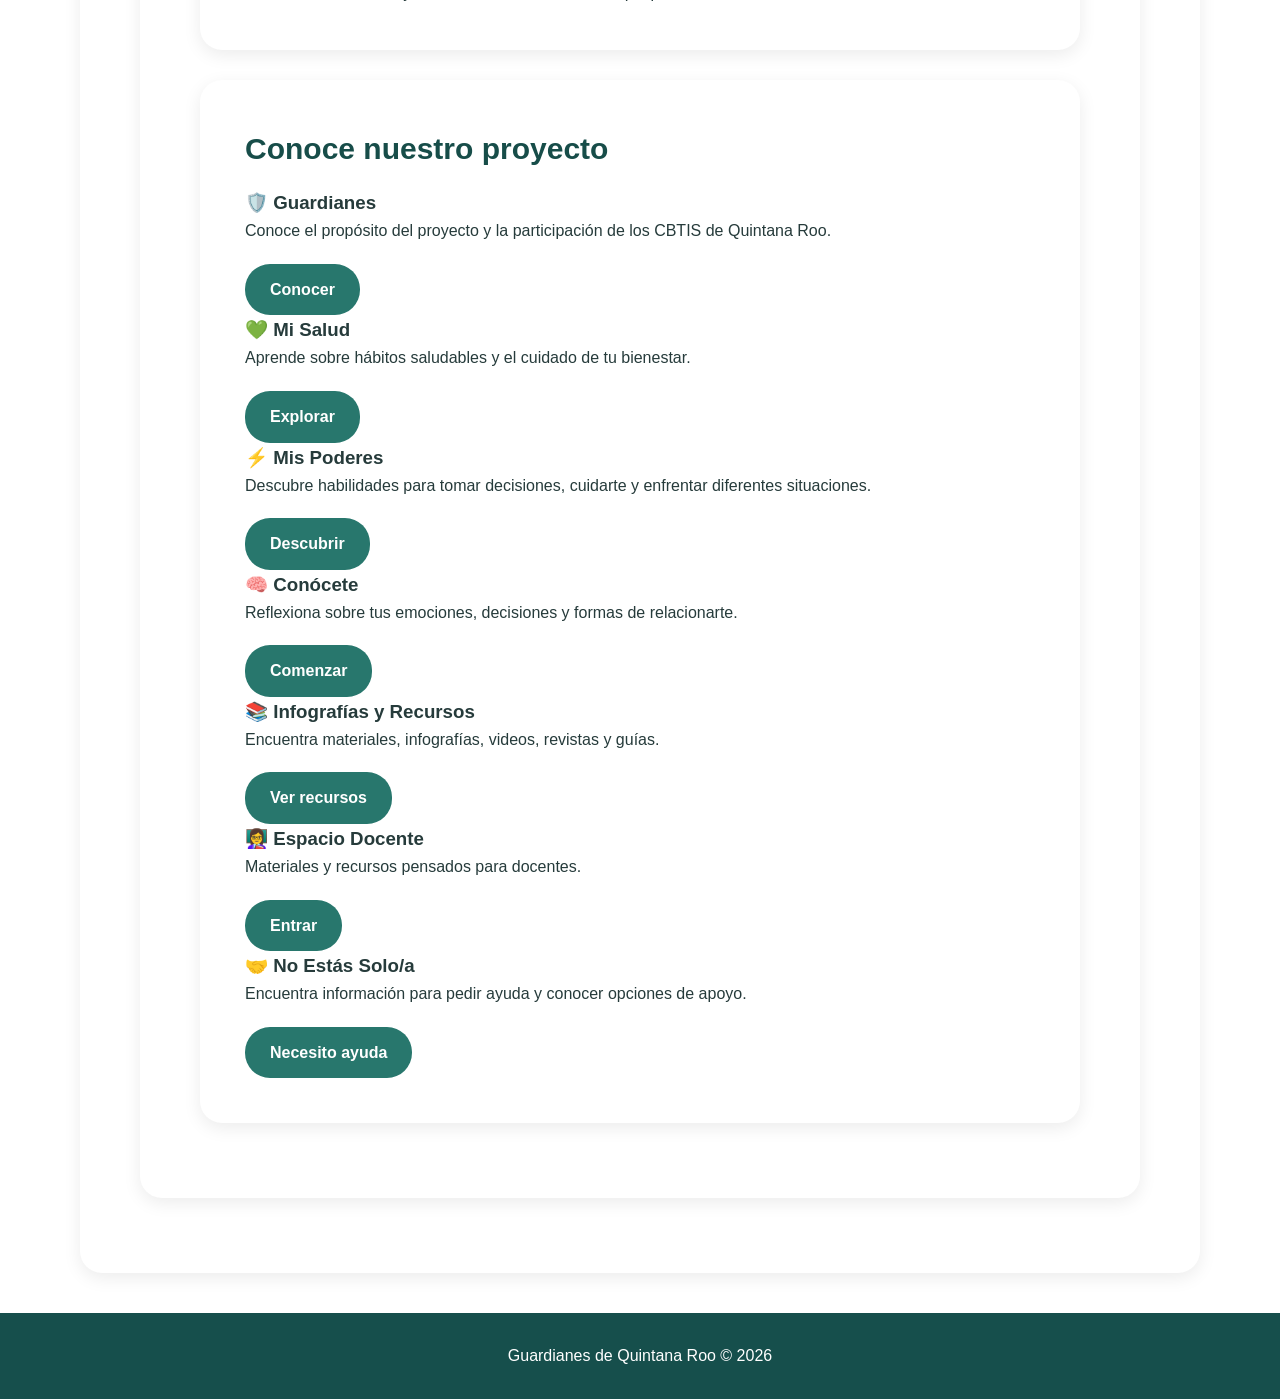
==== commit 65d1a96f: "Add files via upload" ====
--- a/index.html
+++ b/index.html
@@ -3,935 +3,129 @@
 <head>
     <meta charset="UTF-8">
     <meta name="viewport" content="width=device-width, initial-scale=1.0">
-
-    <title>Zenkai vs. Toxia | Aprende, Cuídate, Decide, Conecta</title>
-
+    <title>Guardianes de Quintana Roo</title>
     <link rel="stylesheet" href="style.css">
 </head>
 
 <body>
 
-<header class="header">
-
-    <div class="logo">
-        <strong>ZENKAI</strong>
-        <span>El amor libre también es amor</span>
+<header>
+    <div class="encabezado-contenido"></div>
+       <h1>Guardianes de Quintana Roo</h1>
+       <p>Aprende • Cuídate • Decide • Conecta</p>
     </div>
-
-    <nav class="menu">
-
-        <a href="#inicio">Inicio</a>
-        <a href="#historia">Zenkai vs. Toxia</a>
-        <a href="#relaciones">Relaciones</a>
-        <a href="#violentometro">Violentómetro</a>
-        <a href="#conocete">Conócete</a>
-        <a href="#retos">Retos</a>
-        <a href="#recursos">Recursos</a>
-        <a href="#docentes">Espacio docente</a>
-        <a href="#ayuda">No estás solo/a</a>
-
-    </nav>
-
 </header>
-
+<nav>
+    <a href="index.html">Inicio</a>
+    <a href="guardianes.html">Guardianes</a>
+    <a href="salud.html">Mi Salud</a>
+    <a href="poderes.html">Mis Poderes</a>
+    <a href="conocete.html">Conócete</a>
+    <a href="recursos.html">Infografías y Recursos</a>
+    <a href="docente.html">Espacio Docente</a>
+    <a href="ayuda.html">No Estás Solo/a</a>
+</nav>
 
 <main>
+    <section class="comic">
+        <h2>📖 Nuestro cómic</h2>
+        <p>Conoce la historia de Guardianes de Quintana Roo.</p>
 
-<!-- =========================
-     INICIO
-========================== -->
+        <iframe 
+        src="comic.pdf" 
+        width="100%" 
+        height="800px"
+        style="border: none; border-radius: 15px;">
+    </iframe>
 
-<section id="inicio" class="seccion inicio">
+    <section class="hero">
+        
 
-    <div class="hero">
+    <section class="hero">
+        <h2>¡Bienvenido/a, Guardián!</h2>
+        <p>
+            Este espacio fue creado para estudiantes de Quintana Roo.
+            Aquí podrás aprender sobre salud, autocuidado, relaciones
+            saludables y cómo reconocer situaciones que pueden afectar
+            tu bienestar.
+        </p>
+    </section>
 
-        <div class="hero-text">
+    <section>
+        <h2>Conoce nuestro proyecto</h2>
 
-            <p class="etiqueta">CBTis 272 • ESPACIO JUVENIL</p>
+        <div class="cards">
 
-            <h1>
-                Zenkai
-                <span>vs.</span>
-                Toxia
-            </h1>
+            <div class="card">
+                <h3>🛡️ Guardianes</h3>
+                <p>
+                    Conoce el propósito del proyecto y la participación
+                    de los CBTIS de Quintana Roo.
+                </p>
+                <a class="boton" href="guardianes.html">Conocer</a>
+            </div>
 
-            <h2>
-                El amor libre también es amor.
-            </h2>
+            <div class="card">
+                <h3>💚 Mi Salud</h3>
+                <p>
+                    Aprende sobre hábitos saludables y el cuidado
+                    de tu bienestar.
+                </p>
+                <a class="boton" href="salud.html">Explorar</a>
+            </div>
 
-            <p class="descripcion">
-                Un espacio para adolescentes donde puedes aprender
-                sobre relaciones saludables, respeto, límites,
-                consentimiento y bienestar.
-            </p>
+            <div class="card">
+                <h3>⚡ Mis Poderes</h3>
+                <p>
+                    Descubre habilidades para tomar decisiones,
+                    cuidarte y enfrentar diferentes situaciones.
+                </p>
+                <a class="boton" href="poderes.html">Descubrir</a>
+            </div>
 
-            <div class="botones-inicio">
+            <div class="card">
+                <h3>🧠 Conócete</h3>
+                <p>
+                    Reflexiona sobre tus emociones, decisiones
+                    y formas de relacionarte.
+                </p>
+                <a class="boton" href="conocete.html">Comenzar</a>
+            </div>
 
-                <a href="#historia" class="boton">
-                    Conocer la historia
-                </a>
+            <div class="card">
+                <h3>📚 Infografías y Recursos</h3>
+                <p>
+                    Encuentra materiales, infografías, videos,
+                    revistas y guías.
+                </p>
+                <a class="boton" href="recursos.html">Ver recursos</a>
+            </div>
 
-                <a href="#conocete" class="boton secundario">
-                    Hacer el test
-                </a>
+            <div class="card">
+                <h3>👩‍🏫 Espacio Docente</h3>
+                <p>
+                    Materiales y recursos pensados para docentes.
+                </p>
+                <a class="boton" href="docente.html">Entrar</a>
+            </div>
 
+            <div class="card">
+                <h3>🤝 No Estás Solo/a</h3>
+                <p>
+                    Encuentra información para pedir ayuda y
+                    conocer opciones de apoyo.
+                </p>
+                <a class="boton" href="ayuda.html">Necesito ayuda</a>
             </div>
 
         </div>
-
-
-        <div class="hero-card">
-
-            <div class="corazon">♡</div>
-
-            <h3>Tu cuerpo.</h3>
-            <h3>Tu decisión.</h3>
-            <h3>Tu identidad.</h3>
-            <h3>Tu vida.</h3>
-
-            <p>
-                Mereces relaciones basadas en respeto y libertad.
-            </p>
-
-        </div>
-
-    </div>
-
-
-    <div class="bienvenida">
-
-        <h2>
-            Aprende • Cuídate • Decide • Conecta
-        </h2>
-
-        <p>
-            Explora los diferentes espacios, realiza actividades,
-            consulta recursos y descubre herramientas para reflexionar
-            sobre tus relaciones.
-        </p>
-
-    </div>
-
-</section>
-
-
-<!-- =========================
-     HISTORIA
-========================== -->
-
-<section id="historia" class="seccion">
-
-    <div class="contenido">
-
-        <p class="etiqueta">EL INSUMO</p>
-
-        <h2>Zenkai vs. Toxia</h2>
-
-        <p class="introduccion">
-            La historia permite reflexionar sobre diferentes situaciones
-            que pueden presentarse dentro de una relación y reconocer
-            la importancia del respeto, la comunicación y los límites.
-        </p>
-
-
-        <div class="tarjetas">
-
-            <article class="tarjeta">
-                <div class="icono">💬</div>
-
-                <h3>Comunicación</h3>
-
-                <p>
-                    Hablar de lo que sentimos y escuchar a la otra persona
-                    ayuda a construir relaciones basadas en confianza.
-                </p>
-            </article>
-
-
-            <article class="tarjeta">
-                <div class="icono">🔐</div>
-
-                <h3>Privacidad</h3>
-
-                <p>
-                    Cada persona tiene derecho a su privacidad,
-                    sus conversaciones y sus decisiones personales.
-                </p>
-            </article>
-
-
-            <article class="tarjeta">
-                <div class="icono">💜</div>
-
-                <h3>Respeto</h3>
-
-                <p>
-                    El cariño no debe utilizarse para controlar,
-                    presionar o limitar la libertad de otra persona.
-                </p>
-            </article>
-
-        </div>
-
-
-        <div class="mensaje">
-
-            <h3>¿Qué hace saludable una relación?</h3>
-
-            <p>
-                El respeto, la comunicación, los límites,
-                el consentimiento y la confianza son elementos
-                importantes para relacionarnos de manera sana.
-            </p>
-
-        </div>
-
-    </div>
-
-</section>
-
-
-<!-- =========================
-     RELACIONES
-========================== -->
-
-<section id="relaciones" class="seccion">
-
-    <div class="contenido">
-
-        <p class="etiqueta">APRENDE A IDENTIFICAR</p>
-
-        <h2>Relaciones saludables</h2>
-
-        <p class="introduccion">
-            Aprende a diferenciar algunas conductas que favorecen
-            una relación saludable de aquellas que pueden representar
-            señales de alerta.
-        </p>
-
-
-        <div class="comparacion">
-
-            <div class="columna saludable">
-
-                <h3>💚 Una relación saludable</h3>
-
-                <ul>
-                    <li>✓ Respeto</li>
-                    <li>✓ Comunicación</li>
-                    <li>✓ Confianza</li>
-                    <li>✓ Consentimiento</li>
-                    <li>✓ Límites personales</li>
-                    <li>✓ Libertad para decidir</li>
-                </ul>
-
-            </div>
-
-
-            <div class="columna alerta">
-
-                <h3>⚠️ Señales de alerta</h3>
-
-                <ul>
-                    <li>• Controlar a la pareja</li>
-                    <li>• Celos excesivos</li>
-                    <li>• Revisar el celular</li>
-                    <li>• Exigir contraseñas</li>
-                    <li>• Aislar de otras personas</li>
-                    <li>• Amenazar o intimidar</li>
-                </ul>
-
-            </div>
-
-        </div>
-
-
-        <div class="mensaje oscuro">
-
-            <h3>Recuerda</h3>
-
-            <p>
-                Poner límites no significa dejar de querer a alguien.
-                Decir "no" también es una forma de cuidar tu bienestar.
-            </p>
-
-        </div>
-
-    </div>
-
-</section>
-
-
-<!-- =========================
-     VIOLENTÓMETRO
-========================== -->
-
-<section id="violentometro" class="seccion">
-
-    <div class="contenido">
-
-        <p class="etiqueta">IDENTIFICA LAS SEÑALES</p>
-
-        <h2>Violentómetro</h2>
-
-        <p class="introduccion">
-            Reconocer señales de control, presión o violencia puede
-            ayudarte a identificar situaciones que requieren atención.
-        </p>
-
-
-        <div class="niveles">
-
-            <div class="nivel verde">
-
-                <span>01</span>
-
-                <div>
-                    <h3>Control</h3>
-
-                    <p>
-                        Intentar decidir con quién hablas,
-                        dónde estás o qué puedes hacer.
-                    </p>
-                </div>
-
-            </div>
-
-
-            <div class="nivel amarillo">
-
-                <span>02</span>
-
-                <div>
-                    <h3>Celos y vigilancia</h3>
-
-                    <p>
-                        Revisar constantemente el celular,
-                        redes sociales o exigir información.
-                    </p>
-                </div>
-
-            </div>
-
-
-            <div class="nivel naranja">
-
-                <span>03</span>
-
-                <div>
-                    <h3>Presión e intimidación</h3>
-
-                    <p>
-                        Presionar, chantajear o intimidar
-                        para conseguir algo.
-                    </p>
-                </div>
-
-            </div>
-
-
-            <div class="nivel rojo">
-
-                <span>04</span>
-
-                <div>
-                    <h3>Violencia</h3>
-
-                    <p>
-                        Conductas que afectan la dignidad,
-                        seguridad o bienestar de una persona.
-                    </p>
-                </div>
-
-            </div>
-
-        </div>
-
-    </div>
-
-</section>
-
-
-<!-- =========================
-     CONÓCETE
-========================== -->
-
-<section id="conocete" class="seccion">
-
-    <div class="contenido">
-
-        <p class="etiqueta">TEST INTERACTIVO</p>
-
-        <h2>Conócete</h2>
-
-        <p class="introduccion">
-            Responde las preguntas y descubre cuánto recuerdas
-            sobre respeto, límites y relaciones saludables.
-        </p>
-
-
-        <div class="test">
-
-            <div class="pregunta">
-
-                <h3>
-                    1. ¿Una persona tiene derecho a decidir
-                    sobre sus propias relaciones?
-                </h3>
-
-                <button class="respuesta correcta">
-                    Sí
-                </button>
-
-                <button class="respuesta">
-                    No
-                </button>
-
-            </div>
-
-
-            <div class="pregunta">
-
-                <h3>
-                    2. ¿Revisar constantemente el celular de
-                    otra persona es una forma de respeto?
-                </h3>
-
-                <button class="respuesta">
-                    Sí
-                </button>
-
-                <button class="respuesta correcta">
-                    No
-                </button>
-
-            </div>
-
-
-            <div class="pregunta">
-
-                <h3>
-                    3. ¿Poner límites puede formar parte
-                    de una relación saludable?
-                </h3>
-
-                <button class="respuesta correcta">
-                    Sí
-                </button>
-
-                <button class="respuesta">
-                    No
-                </button>
-
-            </div>
-
-
-            <div id="resultado" class="resultado">
-                Responde las preguntas para conocer tu resultado.
-            </div>
-
-        </div>
-
-    </div>
-
-</section>
-
-
-<!-- =========================
-     RETOS
-========================== -->
-
-<section id="retos" class="seccion">
-
-    <div class="contenido">
-
-        <p class="etiqueta">ACTIVIDADES</p>
-
-        <h2>Retos</h2>
-
-        <p class="introduccion">
-            Completa estos pequeños retos de reflexión.
-        </p>
-
-
-        <div class="retos-lista">
-
-            <label class="reto">
-                <input type="checkbox">
-                <span>
-                    Identifica un límite personal importante.
-                </span>
-            </label>
-
-
-            <label class="reto">
-                <input type="checkbox">
-                <span>
-                    Piensa en una forma respetuosa de decir "no".
-                </span>
-            </label>
-
-
-            <label class="reto">
-                <input type="checkbox">
-                <span>
-                    Reconoce una señal de alerta en una relación.
-                </span>
-            </label>
-
-
-            <label class="reto">
-                <input type="checkbox">
-                <span>
-                    Identifica a una persona de confianza
-                    a quien podrías pedir ayuda.
-                </span>
-            </label>
-
-        </div>
-
-
-        <div class="contador">
-
-            Retos completados:
-            <strong id="contador">0</strong> / 4
-
-        </div>
-
-    </div>
-
-</section>
-
-
-<!-- =========================
-     RECURSOS
-========================== -->
-
-<section id="recursos" class="seccion">
-
-    <div class="contenido">
-
-        <p class="etiqueta">RECURSOS EDUCATIVOS</p>
-
-        <h2>Infografías y recursos</h2>
-
-        <p class="introduccion">
-            Consulta materiales que pueden ayudarte a aprender,
-            reflexionar y compartir información sobre relaciones
-            saludables.
-        </p>
-
-
-        <div class="recursos-grid">
-
-            <article class="recurso-card">
-
-                <div class="recurso-icono">📊</div>
-
-                <h3>Infografía</h3>
-
-                <p>
-                    Aprende a reconocer características de una
-                    relación saludable.
-                </p>
-
-                <a href="recursos/infografia.pdf"
-                   class="boton pequeno"
-                   target="_blank">
-                    Ver infografía
-                </a>
-
-            </article>
-
-
-            <article class="recurso-card">
-
-                <div class="recurso-icono">📕</div>
-
-                <h3>Revista</h3>
-
-                <p>
-                    Consulta el material informativo relacionado
-                    con el proyecto.
-                </p>
-
-                <a href="recursos/revista.pdf"
-                   class="boton pequeno"
-                   target="_blank">
-                    Abrir revista
-                </a>
-
-            </article>
-
-
-            <article class="recurso-card">
-
-                <div class="recurso-icono">📄</div>
-
-                <h3>Guía para jóvenes</h3>
-
-                <p>
-                    Material de apoyo para reflexionar sobre
-                    límites, respeto y bienestar.
-                </p>
-
-                <a href="recursos/guia.pdf"
-                   class="boton pequeno"
-                   target="_blank">
-                    Abrir guía
-                </a>
-
-            </article>
-
-
-            <article class="recurso-card">
-
-                <div class="recurso-icono">🖼️</div>
-
-                <h3>Cartel</h3>
-
-                <p>
-                    Material visual para compartir mensajes
-                    de respeto y prevención.
-                </p>
-
-                <a href="recursos/cartel.pdf"
-                   class="boton pequeno"
-                   target="_blank">
-                    Ver cartel
-                </a>
-
-            </article>
-
-        </div>
-
-
-        <div class="descargas">
-
-            <h3>Descargas</h3>
-
-            <p>
-                Aquí puedes colocar las revistas, guías y otros
-                documentos proporcionados como insumos del proyecto.
-            </p>
-
-        </div>
-
-    </div>
-
-</section>
-
-
-<!-- =========================
-     MULTIMEDIA
-========================== -->
-
-<section id="multimedia" class="seccion">
-
-    <div class="contenido">
-
-        <p class="etiqueta">MULTIMEDIA</p>
-
-        <h2>Espacio multimedia</h2>
-
-        <p class="introduccion">
-            Videos y materiales audiovisuales para complementar
-            el contenido del sitio.
-        </p>
-
-
-        <div class="video-card">
-
-            <div class="video-placeholder">
-                ▶
-            </div>
-
-            <h3>Video educativo</h3>
-
-            <p>
-                Coloca aquí el video relacionado con el proyecto
-                o con la prevención de la violencia.
-            </p>
-
-            <video controls width="100%">
-
-                <source
-                    src="recursos/video.mp4"
-                    type="video/mp4">
-
-                Tu navegador no puede reproducir este video.
-
-            </video>
-
-        </div>
-
-    </div>
-
-</section>
-
-
-<!-- =========================
-     ESPACIO DOCENTE
-========================== -->
-
-<section id="docentes" class="seccion">
-
-    <div class="contenido">
-
-        <p class="etiqueta">PARA DOCENTES</p>
-
-        <h2>Espacio docente</h2>
-
-        <p class="introduccion">
-            Materiales y actividades que pueden utilizarse como
-            apoyo para trabajar el tema dentro del aula.
-        </p>
-
-
-        <div class="docente-grid">
-
-            <article class="docente-card">
-
-                <div class="icono">📚</div>
-
-                <h3>Guía de actividad</h3>
-
-                <p>
-                    Material para iniciar una conversación sobre
-                    respeto, límites y relaciones saludables.
-                </p>
-
-                <a href="recursos/actividad-docente.pdf"
-                   class="boton pequeno"
-                   target="_blank">
-                    Ver material
-                </a>
-
-            </article>
-
-
-            <article class="docente-card">
-
-                <div class="icono">💬</div>
-
-                <h3>Preguntas para reflexionar</h3>
-
-                <p>
-                    ¿Qué significa respetar los límites de otra persona?
-                    ¿Cómo podemos identificar señales de alerta?
-                </p>
-
-            </article>
-
-
-            <article class="docente-card">
-
-                <div class="icono">📝</div>
-
-                <h3>Tutorial</h3>
-
-                <p>
-                    Utiliza las diferentes secciones del sitio como
-                    apoyo para realizar actividades con estudiantes.
-                </p>
-
-                <a href="recursos/tutorial.pdf"
-                   class="boton pequeno"
-                   target="_blank">
-                    Ver tutorial
-                </a>
-
-            </article>
-
-        </div>
-
-    </div>
-
-</section>
-
-
-<!-- =========================
-     AYUDA
-========================== -->
-
-<section id="ayuda" class="seccion">
-
-    <div class="contenido">
-
-        <p class="etiqueta">NO ESTÁS SOLO/A</p>
-
-        <h2>Pedir ayuda no te hace débil</h2>
-
-        <p class="introduccion">
-            Si una situación te preocupa, hablar con una persona
-            de confianza puede ser un primer paso.
-        </p>
-
-
-        <div class="ayuda-grid">
-
-            <article class="ayuda-card">
-
-                <div class="icono">👩‍🏫</div>
-
-                <h3>Orientación escolar</h3>
-
-                <p>
-                    Acércate a docentes, orientación escolar
-                    o personal de confianza.
-                </p>
-
-            </article>
-
-
-            <article class="ayuda-card">
-
-                <div class="icono">🤝</div>
-
-                <h3>Personas de confianza</h3>
-
-                <p>
-                    Habla con alguien que pueda escucharte
-                    y acompañarte.
-                </p>
-
-            </article>
-
-
-            <article class="ayuda-card">
-
-                <div class="icono">🆘</div>
-
-                <h3>Buscar apoyo</h3>
-
-                <p>
-                    Si necesitas ayuda, busca el apoyo de un
-                    adulto de confianza o de servicios disponibles
-                    en tu localidad.
-                </p>
-
-            </article>
-
-        </div>
-
-
-        <div class="mensaje">
-
-            <h3>Tu bienestar importa.</h3>
-
-            <p>
-                No tienes que resolver una situación difícil
-                completamente por tu cuenta.
-            </p>
-
-        </div>
-
-    </div>
-
-</section>
+    </section>
 
 </main>
 
-
-<!-- =========================
-     FOOTER
-========================== -->
-
 <footer>
-
-    <h3>Zenkai vs. Toxia</h3>
-
-    <p>
-        Aprende • Cuídate • Decide • Conecta
-    </p>
-
-    <p class="footer-small">
-        Proyecto educativo • CBTis 272
-    </p>
-
+    <p>Guardianes de Quintana Roo © 2026</p>
 </footer>
 
-
-<!-- =========================
-     JAVASCRIPT
-========================== -->
-
-<script>
-
-    // Cambiar de sección
-    function mostrarSeccion(id) {
-
-        const secciones = document.querySelectorAll(".seccion");
-
-        secciones.forEach(function(seccion) {
-            seccion.classList.remove("activa");
-        });
-
-        const seleccionada = document.getElementById(id);
-
-        if (seleccionada) {
-            seleccionada.classList.add("activa");
-        }
-
-        window.scrollTo({
-            top: 0,
-            behavior: "smooth"
-        });
-    }
-
-
-    // Test
-    let respuestasCorrectas = 0;
-    let preguntasRespondidas = 0;
-
-    function responder(boton, correcta) {
-
-        const pregunta = boton.parentElement;
-
-        if (pregunta.classList.contains("respondida")) {
-            return;
-        }
-
-        pregunta.classList.add("respondida");
-
-        preguntasRespondidas++;
-
-        if (correcta) {
-            respuestasCorrectas++;
-            boton.classList.add("correcta");
-        } else {
-            boton.classList.add("incorrecta");
-        }
-
-        if (preguntasRespondidas === 3) {
-
-            const resultado = document.getElementById("resultado");
-
-            resultado.textContent =
-                "Obtuviste " +
-                respuestasCorrectas +
-                " de 3 respuestas correctas.";
-        }
-    }
-
-
-    // Contador de retos
-    function actualizarRetos() {
-
-        const retos =
-            document.querySelectorAll('.reto input[type="checkbox"]');
-
-        let completados = 0;
-
-        retos.forEach(function(reto) {
-
-            if (reto.checked) {
-                completados++;
-            }
-
-        });
-
-        document.getElementById("contador").textContent = completados;
-    }
-
-</script>+</body>
+</html>
--- a/style.css
+++ b/style.css
@@ -1,7 +1,11 @@
+/* =========================
+   CONFIGURACIÓN GENERAL
+========================= */
+
 * {
+    box-sizing: border-box;
     margin: 0;
     padding: 0;
-    box-sizing: border-box;
 }
 
 html {
@@ -9,833 +13,307 @@
 }
 
 body {
-    font-family: Arial, Helvetica, sans-serif;
-    background: #100b18;
+    font-family: Arial, sans-serif;
+    background-image:
+        url("cbtis-cancun.jpeg");
+
+    background-size: cover;
+    background-position: center;
+    background-attachment: fixed;
+    background-repeat: no-repeat;
+
+    color: #263b3b;
+    line-height: 1.6;
+}
+
+
+/* =========================
+   ENCABEZADO
+========================= */
+
+       header {
+    background-image: url("WhatsApp image 2026-10-01 at 5.55.22 PM.jpeg");
+    background-size: cover;
+    background-position: center;
+    background-repeat: no-repeat;
     color: white;
-    line-height: 1.6;
-}
-
-
-/* HEADER */
-
-.header {
+    text-align: center;
+    padding: 90px 20px;
+    position: relative;
+}
+
+header::before {
+    content: "";
+    position: absolute;
+    inset: 0;
+    background: rgba(0, 0, 0, 0.35);
+}
+
+.encabezado-contenido {
+    position: relative;
+    z-index: 1;
+}
+
+header h1 {
+    font-size: 44px;
+    margin-bottom: 12px;
+}
+
+header p {
+    font-size: 20px;
+}
+
+
+/* =========================
+   MENÚ
+========================= */
+
+nav {
+    background: white;
+    display: flex;
+    justify-content: center;
+    align-items: center;
+    flex-wrap: wrap;
+    gap: 10px;
+    padding: 15px;
+    box-shadow: 0 3px 12px rgba(0, 0, 0, 0.12);
     position: sticky;
     top: 0;
-    z-index: 1000;
-
-    padding: 15px 5%;
-
+    z-index: 100;
+}
+
+nav a {
+    text-decoration: none;
+    color: #174d49;
+    font-weight: bold;
+    padding: 10px 15px;
+    border-radius: 20px;
+    transition: 0.3s;
+}
+
+nav a:hover {
+    background: #dff1eb;
+    color: #174d49;
+}
+
+
+/* =========================
+   CONTENIDO
+========================= */
+
+main {
+    max-width: 1150px;
+    margin: auto;
+}
+
+section {
+    background: white;
+    margin: 30px 15px;
+    padding: 45px;
+    border-radius: 22px;
+    box-shadow: 0 5px 18px rgba(0,0,0,0.08);
+    scroll-margin-top: 100px;
+}
+
+section h2 {
+    color: #174d49;
+    font-size: 30px;
+    margin-bottom: 15px;
+}
+
+section > p {
+    max-width: 800px;
+}
+
+
+/* =========================
+   INICIO
+========================= */
+
+.inicio {
+    text-align: center;
+    padding: 75px 30px;
+    background: linear-gradient(135deg, #ffffff, #e8f5f0);
+}
+
+.inicio h2 {
+    font-size: 40px;
+    margin-bottom: 8px;
+}
+
+.inicio h3 {
+    font-size: 28px;
+    color: #28776d;
+    margin-bottom: 18px;
+}
+
+.inicio p {
+    max-width: 700px;
+    margin: 10px auto;
+}
+
+
+/* =========================
+   BOTONES
+========================= */
+
+.boton,
+button {
+    display: inline-block;
+    border: none;
+    background: #28776d;
+    color: white;
+    padding: 13px 25px;
+    margin-top: 20px;
+    border-radius: 25px;
+    text-decoration: none;
+    font-size: 16px;
+    font-weight: bold;
+    cursor: pointer;
+    transition: 0.3s;
+}
+
+.boton:hover,
+button:hover {
+    background: #174d49;
+    transform: translateY(-2px);
+}
+
+
+/* =========================
+   TARJETAS
+========================= */
+
+.tarjetas {
     display: flex;
-    align-items: center;
-    justify-content: space-between;
-
-    gap: 25px;
-
-    background: rgba(16, 11, 24, 0.97);
-
-    border-bottom: 1px solid #3d294d;
-
-    backdrop-filter: blur(10px);
-}
-
-
-.logo {
-    display: flex;
-    flex-direction: column;
-    min-width: 190px;
-}
-
-.logo strong {
-    color: #e1c5ff;
-    font-size: 27px;
-    letter-spacing: 4px;
-}
-
-.logo span {
-    color: #a99faf;
-    font-size: 11px;
-}
-
-
-/* MENU */
-
-.menu {
-    display: flex;
-    align-items: center;
-    justify-content: flex-end;
+    justify-content: center;
     flex-wrap: wrap;
-    gap: 5px;
-}
-
-.menu a {
-    color: #ddd5e4;
-    text-decoration: none;
-    font-size: 12px;
+    gap: 22px;
+    margin-top: 30px;
+}
+
+.tarjeta {
+    width: 280px;
+    background: #eef7f4;
+    border-radius: 18px;
+    padding: 28px;
+    text-align: center;
+    box-shadow: 0 4px 12px rgba(0, 0, 0, 0.08);
+    transition: 0.3s;
+}
+
+.tarjeta:hover {
+    transform: translateY(-6px);
+    box-shadow: 0 8px 18px rgba(0, 0, 0, 0.12);
+}
+
+.tarjeta span {
+    display: block;
+    font-size: 45px;
+    margin-bottom: 12px;
+}
+
+.tarjeta h3 {
+    color: #174d49;
+    margin-bottom: 10px;
+    font-size: 21px;
+}
+
+.tarjeta p {
+    font-size: 15px;
+}
+
+
+/* =========================
+   TARJETA ESPECIAL
+========================= */
+
+.especial {
+    max-width: 500px;
+    margin: 30px auto;
+}
+
+
+/* =========================
+   RESULTADOS
+========================= */
+
+#resultado {
+    color: #174d49;
     font-weight: bold;
-
-    padding: 8px 11px;
-
-    border-radius: 20px;
-
-    transition: 0.3s;
-}
-
-.menu a:hover {
-    background: #7e43a9;
+    margin-top: 15px;
+}
+
+
+/* =========================
+   PIE DE PÁGINA
+========================= */
+
+footer {
+    background: #164f4c;
     color: white;
-}
-
-
-/* SECCIONES */
-
-.seccion {
-    min-height: 80vh;
-    padding: 75px 7%;
-    scroll-margin-top: 100px;
-}
-
-.contenido {
-    max-width: 1100px;
-    margin: auto;
-}
-
-
-/* INICIO */
-
-.hero {
-    max-width: 1200px;
-    min-height: 65vh;
-
-    margin: auto;
-
-    display: grid;
-    grid-template-columns: 1.5fr 1fr;
-
-    align-items: center;
-
-    gap: 50px;
-}
-
-.etiqueta {
-    display: inline-block;
-
-    color: #d8adff;
-
-    font-size: 13px;
-    font-weight: bold;
-
-    letter-spacing: 2px;
-
-    margin-bottom: 15px;
-}
-
-.hero h1 {
-    color: #f0eaf5;
-
-    font-size: clamp(55px, 9vw, 105px);
-
-    line-height: .9;
-
-    letter-spacing: -5px;
-
-    margin-bottom: 25px;
-}
-
-.hero h1 span {
-    color: #bb66f0;
-    font-size: .48em;
-}
-
-.hero h2 {
-    color: #d7aaff;
-    font-size: 26px;
-    margin-bottom: 18px;
-}
-
-.descripcion {
-    max-width: 650px;
-
-    color: #bbb1c4;
-
-    font-size: 17px;
-
-    margin-bottom: 28px;
-}
-
-
-/* BOTONES */
-
-.botones-inicio {
-    display: flex;
-    flex-wrap: wrap;
-    gap: 12px;
-}
-
-.boton {
-    display: inline-block;
-
-    margin-top: 15px;
-
-    padding: 13px 23px;
-
-    border-radius: 30px;
-
-    background: #914ac5;
-
-    color: white;
-
-    text-decoration: none;
-
-    font-weight: bold;
-
-    transition: .3s;
-}
-
-.boton:hover {
-    background: #aa5cdd;
-
-    transform: translateY(-3px);
-}
-
-.boton.secundario {
-    background: transparent;
-
-    border: 1px solid #714486;
-
-    color: #ddc7e9;
-}
-
-.boton.pequeno {
-    padding: 10px 18px;
-    font-size: 13px;
-}
-
-
-/* TARJETA INICIO */
-
-.hero-card {
-    padding: 50px 35px;
-
     text-align: center;
-
-    border-radius: 30px;
-
-    background: linear-gradient(
-        145deg,
-        #352044,
-        #17101f
-    );
-
-    border: 1px solid #69447d;
-}
-
-.corazon {
-    color: #d35cff;
-
-    font-size: 105px;
-
-    line-height: 1;
-
-    margin-bottom: 25px;
-}
-
-.hero-card h3 {
-    color: #f0e7f4;
-    font-size: 23px;
-}
-
-.hero-card p {
-    color: #aaa0b1;
-    margin-top: 20px;
-}
-
-
-/* BIENVENIDA */
-
-.bienvenida {
-    max-width: 900px;
-
-    margin: 35px auto 0;
-
-    padding: 35px;
-
-    text-align: center;
-
-    border-radius: 25px;
-
-    background: #1b1224;
-
-    border: 1px solid #3d294d;
-}
-
-.bienvenida h2 {
-    color: #d8affd;
-    margin-bottom: 12px;
-}
-
-.bienvenida p {
-    color: #aaa1b0;
-}
-
-
-/* TÍTULOS */
-
-.contenido > h2 {
-    color: #f0eaf5;
-
-    font-size: clamp(40px, 6vw, 65px);
-
-    line-height: 1.1;
-
-    margin-bottom: 15px;
-}
-
-.introduccion {
-    max-width: 850px;
-
-    color: #bcb3c3;
-
-    font-size: 17px;
-
-    margin-bottom: 40px;
-}
-
-
-/* TARJETAS */
-
-.tarjetas {
-    display: grid;
-
-    grid-template-columns: repeat(3, 1fr);
-
-    gap: 20px;
-
-    margin: 30px 0;
-}
-
-.tarjeta,
-.recurso-card,
-.docente-card,
-.ayuda-card {
-    padding: 30px;
-
-    background: #1b1224;
-
-    border: 1px solid #3c2948;
-
-    border-radius: 20px;
-
-    transition: .3s;
-}
-
-.tarjeta:hover,
-.recurso-card:hover,
-.docente-card:hover,
-.ayuda-card:hover {
-    transform: translateY(-5px);
-
-    border-color: #914ac5;
-}
-
-.icono,
-.recurso-icono {
-    font-size: 38px;
-    margin-bottom: 15px;
-}
-
-.tarjeta h3,
-.recurso-card h3,
-.docente-card h3,
-.ayuda-card h3 {
-    color: #e5caff;
-    margin-bottom: 10px;
-}
-
-.tarjeta p,
-.recurso-card p,
-.docente-card p,
-.ayuda-card p {
-    color: #aaa1b0;
-}
-
-
-/* MENSAJE */
-
-.mensaje {
-    margin: 35px 0;
-
-    padding: 28px;
-
-    background: #281833;
-
-    border-left: 5px solid #a956d8;
-
-    border-radius: 10px;
-}
-
-.mensaje h3 {
-    color: #e1baff;
+    padding: 30px 20px;
+    margin-top: 40px;
+}
+
+footer h3 {
     margin-bottom: 8px;
 }
 
-.mensaje p {
-    color: #c5bbc9;
-}
-
-.mensaje.oscuro {
-    background: #160d1d;
-}
-
-
-/* COMPARACIÓN */
-
-.comparacion {
-    display: grid;
-
-    grid-template-columns: 1fr 1fr;
-
-    gap: 25px;
-}
-
-.columna {
-    padding: 30px;
-    border-radius: 20px;
-}
-
-.columna h3 {
-    margin-bottom: 20px;
-}
-
-.columna ul {
-    list-style: none;
-}
-
-.columna li {
-    padding: 12px 0;
-
-    border-bottom: 1px solid rgba(255,255,255,.08);
-}
-
-.saludable {
-    background: #12271d;
-    border: 1px solid #28583e;
-}
-
-.saludable h3 {
-    color: #7ce0a5;
-}
-
-.alerta {
-    background: #2a1c12;
-    border: 1px solid #6c4829;
-}
-
-.alerta h3 {
-    color: #ffca78;
-}
-
-
-/* VIOLENTÓMETRO */
-
-.niveles {
-    display: flex;
-    flex-direction: column;
-    gap: 15px;
-}
-
-.nivel {
-    display: flex;
-
-    align-items: center;
-
-    gap: 22px;
-
-    padding: 22px;
-
-    border-radius: 16px;
-
-    border-left: 8px solid;
-}
-
-.nivel > span {
-    min-width: 55px;
-
-    font-size: 28px;
-
-    font-weight: bold;
-}
-
-.nivel h3 {
-    margin-bottom: 4px;
-}
-
-.nivel p {
-    color: #d0c7d5;
-}
-
-.verde {
-    background: #26341d;
-    border-color: #9cbd48;
-}
-
-.amarillo {
-    background: #3b3017;
-    border-color: #e0ae3f;
-}
-
-.naranja {
-    background: #442419;
-    border-color: #ed753c;
-}
-
-.rojo {
-    background: #401b22;
-    border-color: #e55268;
-}
-
-
-/* TEST */
-
-.test {
-    max-width: 850px;
-}
-
-.pregunta {
-    padding: 25px;
-
-    margin-bottom: 20px;
-
-    background: #1b1224;
-
-    border: 1px solid #3c2948;
-
-    border-radius: 20px;
-}
-
-.pregunta h3 {
-    margin-bottom: 20px;
-}
-
-.respuesta {
-    padding: 10px 25px;
-
-    margin-right: 8px;
-
-    border: 1px solid #664277;
-
-    border-radius: 20px;
-
-    background: #281833;
-
-    color: white;
-
-    cursor: pointer;
-}
-
-.respuesta:hover {
-    background: #6d3aa5;
-}
-
-.respuesta.bien {
-    background: #267b4d;
-}
-
-.respuesta.mal {
-    background: #8b3447;
-}
-
-.resultado {
-    padding: 20px;
-
-    margin-top: 25px;
-
-    border-radius: 15px;
-
-    background: #24152f;
-
-    color: #d7aaff;
-
-    font-size: 20px;
-
-    font-weight: bold;
-}
-
-
-/* RETOS */
-
-.retos-lista {
-    max-width: 850px;
-
-    display: flex;
-
-    flex-direction: column;
-
-    gap: 15px;
-}
-
-.reto {
-    display: flex;
-
-    align-items: center;
-
-    gap: 15px;
-
-    padding: 20px;
-
-    border-radius: 15px;
-
-    background: #1b1224;
-
-    border: 1px solid #3c2948;
-
-    cursor: pointer;
-}
-
-.reto input {
-    width: 20px;
-    height: 20px;
-
-    accent-color: #a65bdd;
-}
-
-.reto input:checked + span {
-    text-decoration: line-through;
-    color: #9d91a5;
-}
-
-.contador {
-    margin-top: 25px;
-
-    color: #dcb8ff;
-
-    font-size: 20px;
-}
-
-
-/* RECURSOS */
-
-.recursos-grid {
-    display: grid;
-
-    grid-template-columns: repeat(2, 1fr);
-
-    gap: 20px;
-}
-
-.recurso-icono {
-    font-size: 45px;
-}
-
-.descargas {
-    margin-top: 30px;
-
-    padding: 25px;
-
-    background: #281833;
-
-    border-radius: 20px;
-
-    border: 1px solid #493054;
-}
-
-.descargas h3 {
-    color: #dfbaff;
-    margin-bottom: 8px;
-}
-
-
-/* MULTIMEDIA */
-
-.video-card {
-    max-width: 850px;
-
-    padding: 30px;
-
-    background: #1b1224;
-
-    border: 1px solid #493054;
-
-    border-radius: 20px;
-}
-
-.video-card h3 {
-    color: #dfbaff;
-
-    margin: 20px 0 8px;
-}
-
-.video-card p {
-    color: #aaa1b0;
-
-    margin-bottom: 20px;
-}
-
-.video-card video {
-    border-radius: 12px;
-
-    max-width: 100%;
-}
-
-.video-placeholder {
-    height: 180px;
-
-    display: flex;
-
-    align-items: center;
-
-    justify-content: center;
-
-    background: #281833;
-
-    border-radius: 15px;
-
-    font-size: 65px;
-
-    color: #c678f3;
-}
-
-
-/* DOCENTES */
-
-.docente-grid {
-    display: grid;
-
-    grid-template-columns: repeat(3, 1fr);
-
-    gap: 20px;
-}
-
-
-/* AYUDA */
-
-.ayuda-grid {
-    display: grid;
-
-    grid-template-columns: repeat(3, 1fr);
-
-    gap: 20px;
-}
-
-
-/* FOOTER */
-
-footer {
-    padding: 40px 20px;
-
-    text-align: center;
-
-    background: #0a0710;
-
-    border-top: 1px solid #302039;
-
-    color: #9e94a6;
-}
-
-footer h3 {
-    color: #d5b1f2;
-
-    margin-bottom: 6px;
-}
-
-.footer-small {
-    margin-top: 10px;
-
-    font-size: 12px;
-
-    color: #756c7b;
-}
-
-
-/* TABLET */
-
-@media (max-width: 950px) {
-
-    .header {
-        flex-direction: column;
-        align-items: center;
-    }
-
-    .logo {
-        text-align: center;
-    }
-
-    .menu {
-        justify-content: center;
-    }
-
-    .hero {
-        grid-template-columns: 1fr;
-        text-align: center;
-    }
-
-    .descripcion {
-        margin-left: auto;
-        margin-right: auto;
-    }
-
-    .botones-inicio {
-        justify-content: center;
-    }
-
-    .tarjetas,
-    .docente-grid,
-    .ayuda-grid {
-        grid-template-columns: 1fr;
-    }
-
-}
-
-
-/* CELULAR */
-
-@media (max-width: 650px) {
-
-    .header {
-        padding: 14px 4%;
-    }
-
-    .menu {
-        gap: 3px;
-    }
-
-    .menu a {
-        font-size: 11px;
-        padding: 7px 8px;
-    }
-
-    .seccion {
-        padding: 55px 5%;
-    }
-
-    .hero h1 {
-        font-size: 58px;
-        letter-spacing: -3px;
-    }
-
-    .hero h2 {
-        font-size: 21px;
-    }
-
-    .hero-card {
-        padding: 35px 20px;
-    }
-
-    .comparacion,
-    .recursos-grid {
-        grid-template-columns: 1fr;
-    }
-
-    .nivel {
-        align-items: flex-start;
-    }
-
-    .nivel > span {
-        min-width: 40px;
-        font-size: 22px;
-    }
-
-    .boton {
-        text-align: center;
-    }
-
-}+
+/* =========================
+   CELULAR
+========================= */
+
+@media (max-width: 700px) {
+
+    header {
+        padding: 45px 15px;
+    }
+
+    header h1 {
+        font-size: 31px;
+    }
+
+    header p {
+        font-size: 16px;
+    }
+
+    nav {
+        gap: 5px;
+    }
+
+    nav a {
+        font-size: 13px;
+        padding: 8px 10px;
+    }
+
+    section {
+        margin: 20px 10px;
+        padding: 30px 20px;
+    }
+
+    .inicio {
+        padding: 50px 20px;
+    }
+
+    .inicio h2 {
+        font-size: 30px;
+    }
+
+    .inicio h3 {
+        font-size: 23px;
+    }
+
+    .tarjeta {
+        width: 100%;
+        max-width: 350px;
+    }
+}
+    header img {
+        width: 180px;
+        max-width: 80%;
+        border-radius: 15px;
+        margin-bottom:20px;
+    }
